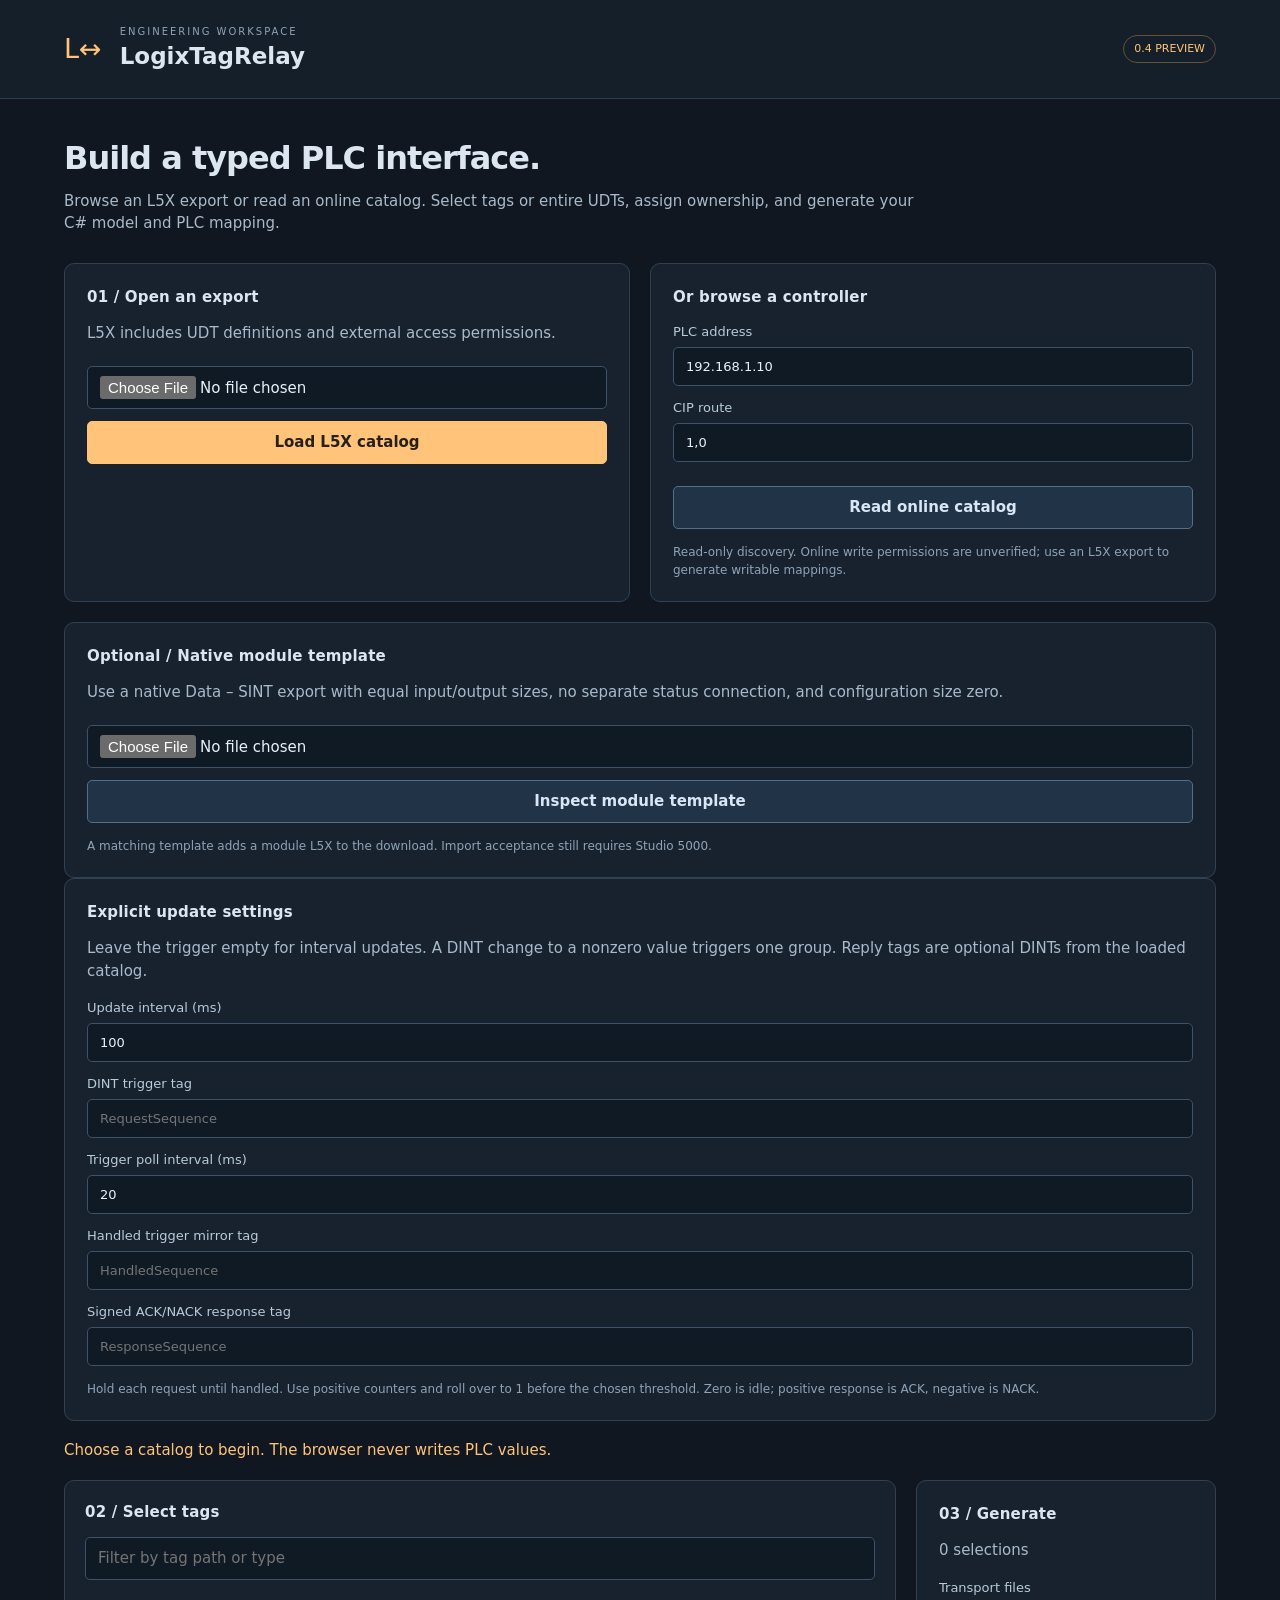
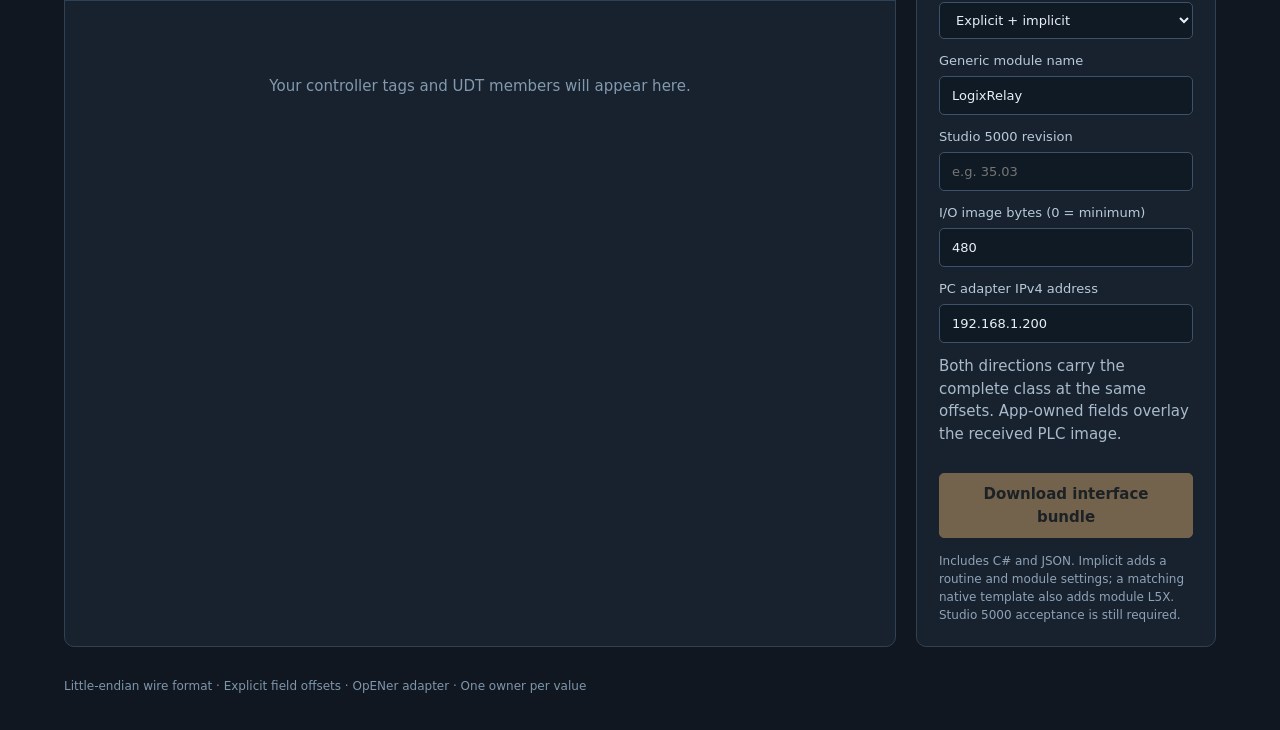
==== tools/LogixTagRelay.Browser/wwwroot/index.html @ faaf9eb4 "Package v0.4 emulator and prevent cyclic traffic from starving scripts" ====
<!doctype html>
<html lang="en"><head><meta charset="utf-8"><meta name="viewport" content="width=device-width, initial-scale=1"><title>LogixTagRelay · Tag browser</title><link rel="stylesheet" href="style.css"></head>
<body><header><span class="mark">L↔</span><div><p class="eyebrow">ENGINEERING WORKSPACE</p><h1>LogixTagRelay</h1></div><span class="badge">0.4 PREVIEW</span></header>
<main><section class="intro"><h2>Build a typed PLC interface.</h2><p>Browse an L5X export or read an online catalog. Select tags or entire UDTs, assign ownership, and generate your C# model and PLC mapping.</p></section>
<section class="sources"><div class="card"><h3>01 / Open an export</h3><p>L5X includes UDT definitions and external access permissions.</p><input id="file" type="file" accept=".l5x,.L5X"><button id="load">Load L5X catalog</button></div><div class="card"><h3>Or browse a controller</h3><label>PLC address <input id="gateway" value="192.168.1.10"></label><label>CIP route <input id="route" value="1,0"></label><button id="online" class="secondary">Read online catalog</button><small>Read-only discovery. Online write permissions are unverified; use an L5X export to generate writable mappings.</small></div></section>
<section class="card module-template"><h3>Optional / Native module template</h3><p>Use a native Data – SINT export with equal input/output sizes, no separate status connection, and configuration size zero.</p><input id="module-file" type="file" accept=".l5x,.L5X" aria-label="Module template file"><button id="load-module" class="secondary">Inspect module template</button><small id="module-status">A matching template adds a module L5X to the download. Import acceptance still requires Studio 5000.</small></section>
<section class="card"><h3>Explicit update settings</h3><p>Leave the trigger empty for interval updates. A DINT change to a nonzero value triggers one group. Reply tags are optional DINTs from the loaded catalog.</p>
<label>Update interval (ms) <input id="interval-ms" type="number" min="1" value="100"></label>
<label>DINT trigger tag <input id="trigger-tag" placeholder="RequestSequence"></label>
<label>Trigger poll interval (ms) <input id="trigger-poll-ms" type="number" min="1" value="20"></label>
<label>Handled trigger mirror tag <input id="handled-tag" placeholder="HandledSequence"></label>
<label>Signed ACK/NACK response tag <input id="response-tag" placeholder="ResponseSequence"></label>
<small>Hold each request until handled. Use positive counters and roll over to 1 before the chosen threshold. Zero is idle; positive response is ACK, negative is NACK.</small></section>
<div id="status" role="status">Choose a catalog to begin. The browser never writes PLC values.</div>
<section class="workspace"><div class="browser"><div class="toolbar"><h3>02 / Select tags</h3><input id="filter" placeholder="Filter by tag path or type" aria-label="Filter tags"></div><div id="catalog" class="catalog"><div class="empty">Your controller tags and UDT members will appear here.</div></div></div><aside class="card"><h3>03 / Generate</h3><p id="summary">0 selections</p><label>Transport files <select id="mode"><option value="implicit">Explicit + implicit</option><option value="explicit">Explicit only</option></select></label><label>Generic module name <input id="module" value="LogixRelay" maxlength="16"></label><label>Studio 5000 revision <input id="revision" placeholder="e.g. 35.03" maxlength="5"></label><label>I/O image bytes (0 = minimum) <input id="assembly-bytes" type="number" min="0" max="480" step="4" value="480"></label><label>PC adapter IPv4 address <input id="pc-address" value="192.168.1.200"></label><p>Both directions carry the complete class at the same offsets. App-owned fields overlay the received PLC image.</p><button id="generate" disabled>Download interface bundle</button><small>Includes C# and JSON. Implicit adds a routine and module settings; a matching native template also adds module L5X. Studio 5000 acceptance is still required.</small></aside></section>
<footer>Little-endian wire format · Explicit field offsets · OpENer adapter · One owner per value</footer></main><script src="app.js"></script></body></html>
---- tools/LogixTagRelay.Browser/wwwroot/style.css ----
:root{font:15px/1.5 system-ui,sans-serif;color:#dce6f0;background:#101720;color-scheme:dark}*{box-sizing:border-box}body{margin:0}header{display:flex;gap:18px;align-items:center;padding:24px 5%;border-bottom:1px solid #2d3d4c;background:#151f2a}h1,h2,h3,p{margin:0}h1{font-size:23px}h2{font-size:32px;letter-spacing:-1px;margin-bottom:8px}h3{font-size:15px;letter-spacing:.2px;margin-bottom:14px}.eyebrow{font-size:10px;letter-spacing:2px;color:#8fa3b7}.mark{font-size:27px;color:#ffc479}.badge{margin-left:auto;font-size:11px;color:#ffc479;border:1px solid #655136;border-radius:20px;padding:5px 10px}main{max-width:1350px;margin:auto;padding:35px 5%}.intro{max-width:850px;margin-bottom:28px}.intro p,.card p{color:#a9bacb}.sources{display:grid;grid-template-columns:1fr 1fr;gap:20px}.card,.browser{background:#17222e;border:1px solid #304153;border-radius:10px;padding:22px}.module-template{margin-top:20px}.card p{margin-bottom:16px}label{display:block;font-size:13px;margin-bottom:12px;color:#b9cada}input,select,button{font:inherit;border:1px solid #3d5268;border-radius:5px;padding:9px 12px;background:#101a24;color:#e8f0f7}input:not([type=checkbox]),select{width:100%;margin-top:5px}button{cursor:pointer;background:#ffc479;color:#25201a;border-color:#ffc479;font-weight:650;margin-top:12px}.secondary{background:#203347;color:#d8e6f5;border-color:#53708b}button:disabled{opacity:.4;cursor:default}small{display:block;color:#8fa3b7;font-size:12px;margin-top:14px}#status{padding:18px 0;color:#ffc479;white-space:pre-wrap}.workspace{display:grid;grid-template-columns:minmax(0,1fr) 300px;gap:20px}.browser{padding:0;overflow:hidden}.toolbar{padding:20px;border-bottom:1px solid #304153}.toolbar input{margin-top:0}.catalog{padding:14px;max-height:620px;overflow:auto}.empty{padding:60px 20px;text-align:center;color:#8399ae}.node{padding:6px 0 6px 15px;border-left:1px solid #2e4256}.node-row{display:flex;align-items:center;gap:9px;min-height:36px;font-size:13px}.node-row label{margin:0;flex:1;overflow-wrap:anywhere}.node-row select{width:125px;font-size:11px;padding:5px;margin:0}.type{font:11px ui-monospace,monospace;color:#89a5bf}.unsupported{color:#b28c75;font-size:11px}.card button{width:100%}aside{align-self:start}footer{margin-top:30px;color:#7e96ac;font-size:12px}@media(max-width:800px){.sources,.workspace{grid-template-columns:1fr}h2{font-size:27px}header{padding:18px}.badge{display:none}.node-row{flex-wrap:wrap}}
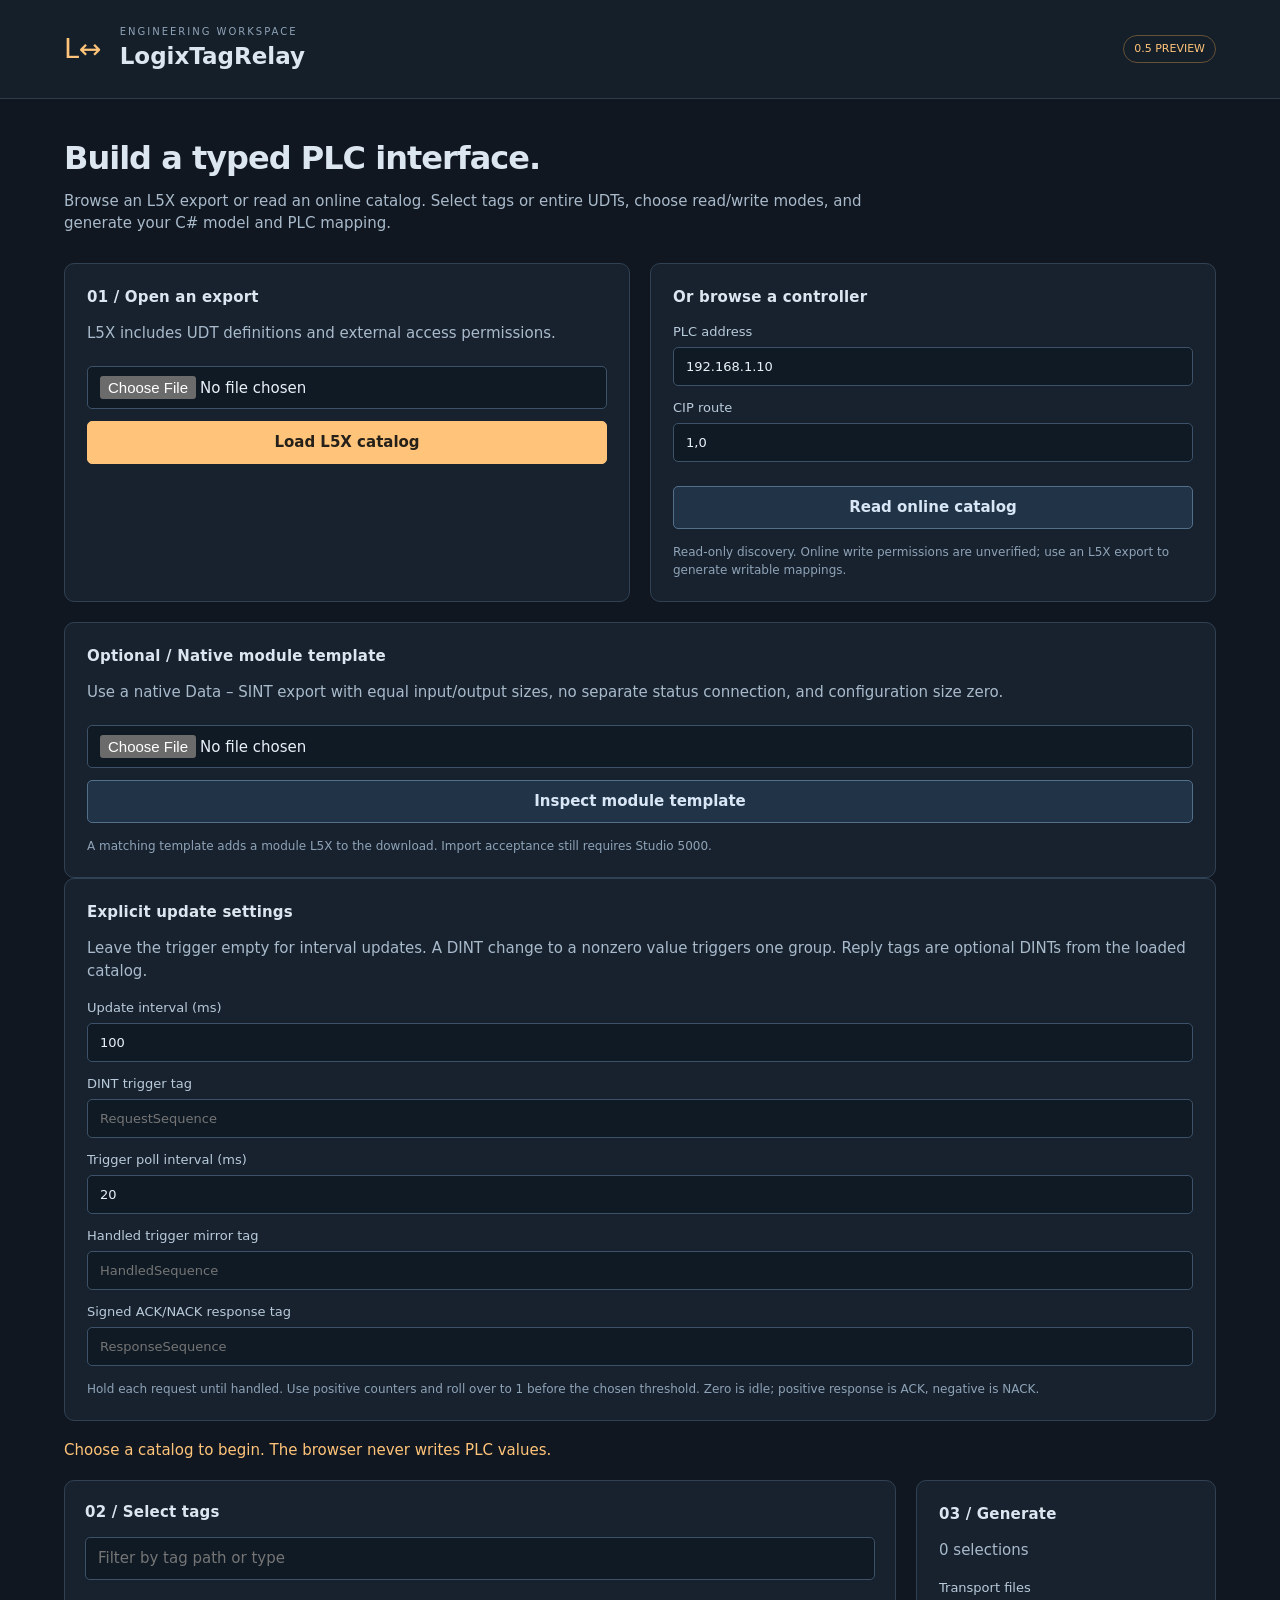
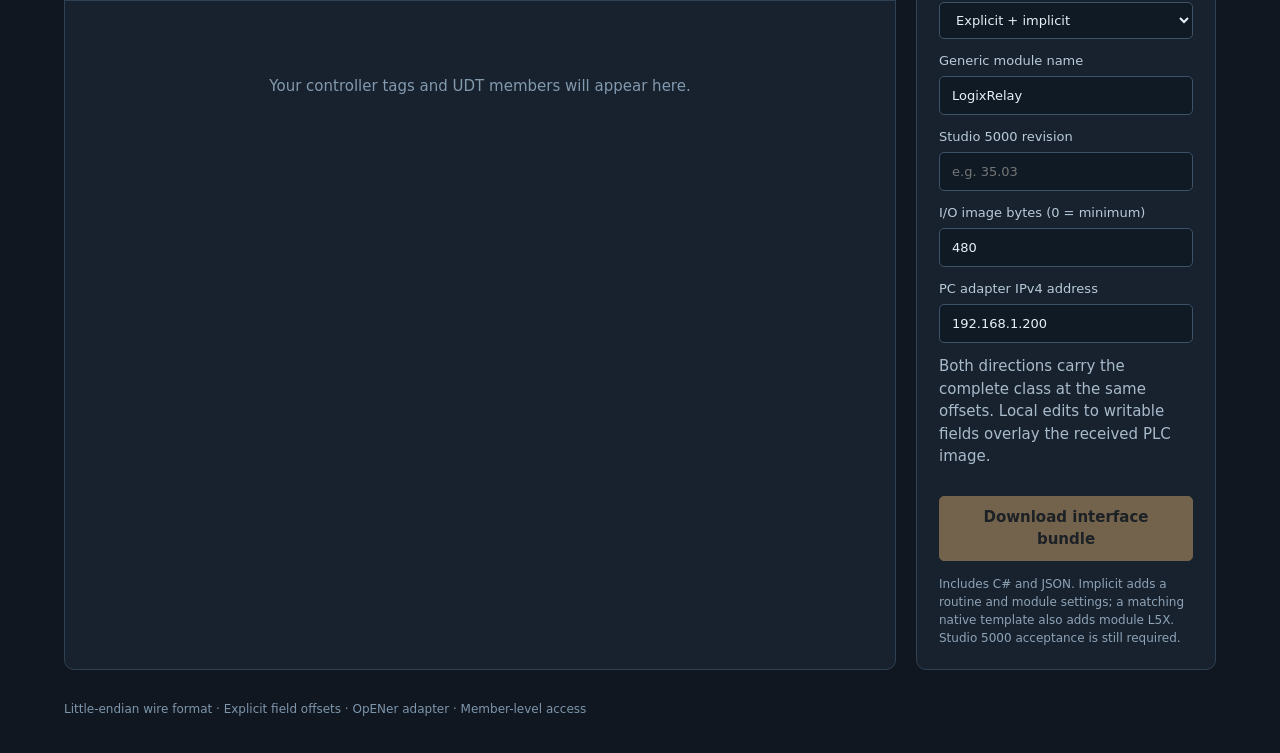
==== commit dfa6654c: "Support bidirectional contracts with UDT snapshot reads and dirty member writes" ====
--- a/tools/LogixTagRelay.Browser/wwwroot/index.html
+++ b/tools/LogixTagRelay.Browser/wwwroot/index.html
@@ -1,7 +1,7 @@
 <!doctype html>
 <html lang="en"><head><meta charset="utf-8"><meta name="viewport" content="width=device-width, initial-scale=1"><title>LogixTagRelay · Tag browser</title><link rel="stylesheet" href="style.css"></head>
-<body><header><span class="mark">L↔</span><div><p class="eyebrow">ENGINEERING WORKSPACE</p><h1>LogixTagRelay</h1></div><span class="badge">0.4 PREVIEW</span></header>
-<main><section class="intro"><h2>Build a typed PLC interface.</h2><p>Browse an L5X export or read an online catalog. Select tags or entire UDTs, assign ownership, and generate your C# model and PLC mapping.</p></section>
+<body><header><span class="mark">L↔</span><div><p class="eyebrow">ENGINEERING WORKSPACE</p><h1>LogixTagRelay</h1></div><span class="badge">0.5 PREVIEW</span></header>
+<main><section class="intro"><h2>Build a typed PLC interface.</h2><p>Browse an L5X export or read an online catalog. Select tags or entire UDTs, choose read/write modes, and generate your C# model and PLC mapping.</p></section>
 <section class="sources"><div class="card"><h3>01 / Open an export</h3><p>L5X includes UDT definitions and external access permissions.</p><input id="file" type="file" accept=".l5x,.L5X"><button id="load">Load L5X catalog</button></div><div class="card"><h3>Or browse a controller</h3><label>PLC address <input id="gateway" value="192.168.1.10"></label><label>CIP route <input id="route" value="1,0"></label><button id="online" class="secondary">Read online catalog</button><small>Read-only discovery. Online write permissions are unverified; use an L5X export to generate writable mappings.</small></div></section>
 <section class="card module-template"><h3>Optional / Native module template</h3><p>Use a native Data – SINT export with equal input/output sizes, no separate status connection, and configuration size zero.</p><input id="module-file" type="file" accept=".l5x,.L5X" aria-label="Module template file"><button id="load-module" class="secondary">Inspect module template</button><small id="module-status">A matching template adds a module L5X to the download. Import acceptance still requires Studio 5000.</small></section>
 <section class="card"><h3>Explicit update settings</h3><p>Leave the trigger empty for interval updates. A DINT change to a nonzero value triggers one group. Reply tags are optional DINTs from the loaded catalog.</p>
@@ -12,5 +12,5 @@
 <label>Signed ACK/NACK response tag <input id="response-tag" placeholder="ResponseSequence"></label>
 <small>Hold each request until handled. Use positive counters and roll over to 1 before the chosen threshold. Zero is idle; positive response is ACK, negative is NACK.</small></section>
 <div id="status" role="status">Choose a catalog to begin. The browser never writes PLC values.</div>
-<section class="workspace"><div class="browser"><div class="toolbar"><h3>02 / Select tags</h3><input id="filter" placeholder="Filter by tag path or type" aria-label="Filter tags"></div><div id="catalog" class="catalog"><div class="empty">Your controller tags and UDT members will appear here.</div></div></div><aside class="card"><h3>03 / Generate</h3><p id="summary">0 selections</p><label>Transport files <select id="mode"><option value="implicit">Explicit + implicit</option><option value="explicit">Explicit only</option></select></label><label>Generic module name <input id="module" value="LogixRelay" maxlength="16"></label><label>Studio 5000 revision <input id="revision" placeholder="e.g. 35.03" maxlength="5"></label><label>I/O image bytes (0 = minimum) <input id="assembly-bytes" type="number" min="0" max="480" step="4" value="480"></label><label>PC adapter IPv4 address <input id="pc-address" value="192.168.1.200"></label><p>Both directions carry the complete class at the same offsets. App-owned fields overlay the received PLC image.</p><button id="generate" disabled>Download interface bundle</button><small>Includes C# and JSON. Implicit adds a routine and module settings; a matching native template also adds module L5X. Studio 5000 acceptance is still required.</small></aside></section>
-<footer>Little-endian wire format · Explicit field offsets · OpENer adapter · One owner per value</footer></main><script src="app.js"></script></body></html>
+<section class="workspace"><div class="browser"><div class="toolbar"><h3>02 / Select tags</h3><input id="filter" placeholder="Filter by tag path or type" aria-label="Filter tags"></div><div id="catalog" class="catalog"><div class="empty">Your controller tags and UDT members will appear here.</div></div></div><aside class="card"><h3>03 / Generate</h3><p id="summary">0 selections</p><label>Transport files <select id="mode"><option value="implicit">Explicit + implicit</option><option value="explicit">Explicit only</option></select></label><label>Generic module name <input id="module" value="LogixRelay" maxlength="16"></label><label>Studio 5000 revision <input id="revision" placeholder="e.g. 35.03" maxlength="5"></label><label>I/O image bytes (0 = minimum) <input id="assembly-bytes" type="number" min="0" max="480" step="4" value="480"></label><label>PC adapter IPv4 address <input id="pc-address" value="192.168.1.200"></label><p>Both directions carry the complete class at the same offsets. Local edits to writable fields overlay the received PLC image.</p><button id="generate" disabled>Download interface bundle</button><small>Includes C# and JSON. Implicit adds a routine and module settings; a matching native template also adds module L5X. Studio 5000 acceptance is still required.</small></aside></section>
+<footer>Little-endian wire format · Explicit field offsets · OpENer adapter · Member-level access</footer></main><script src="app.js"></script></body></html>
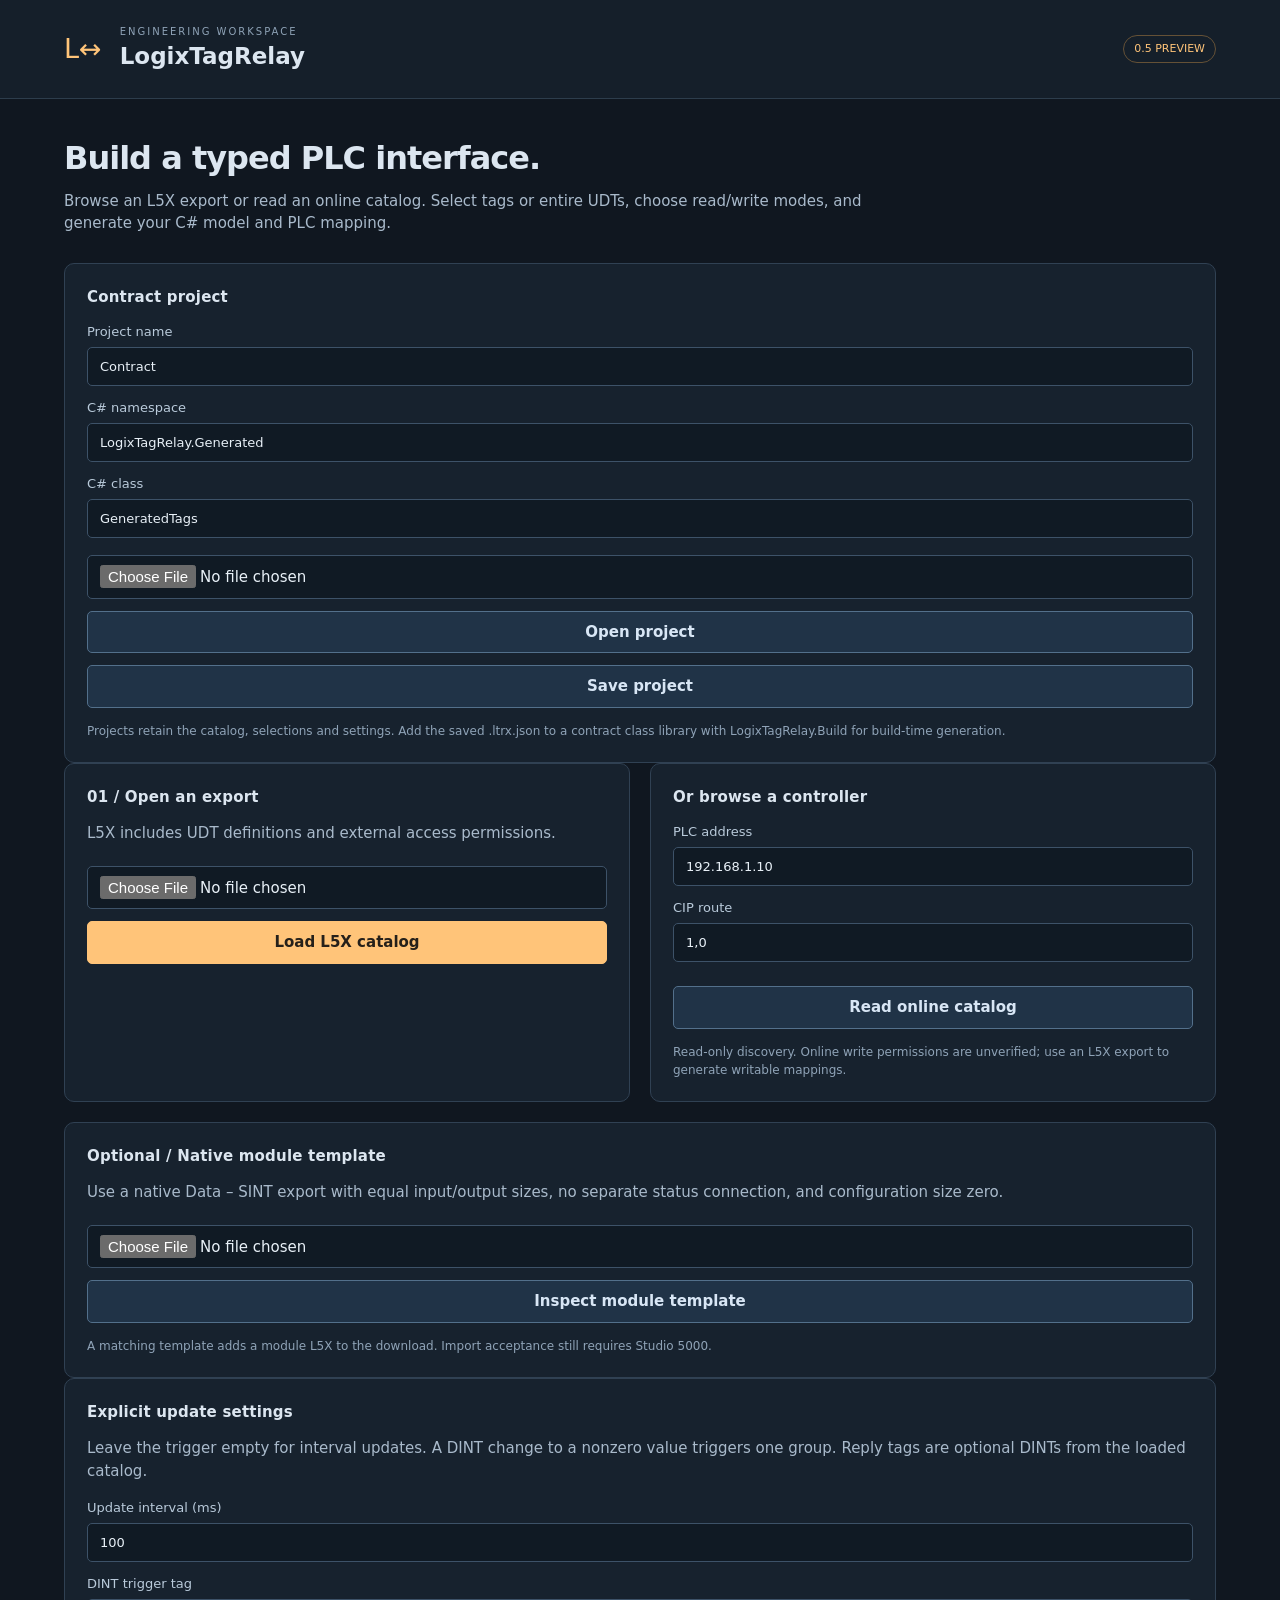
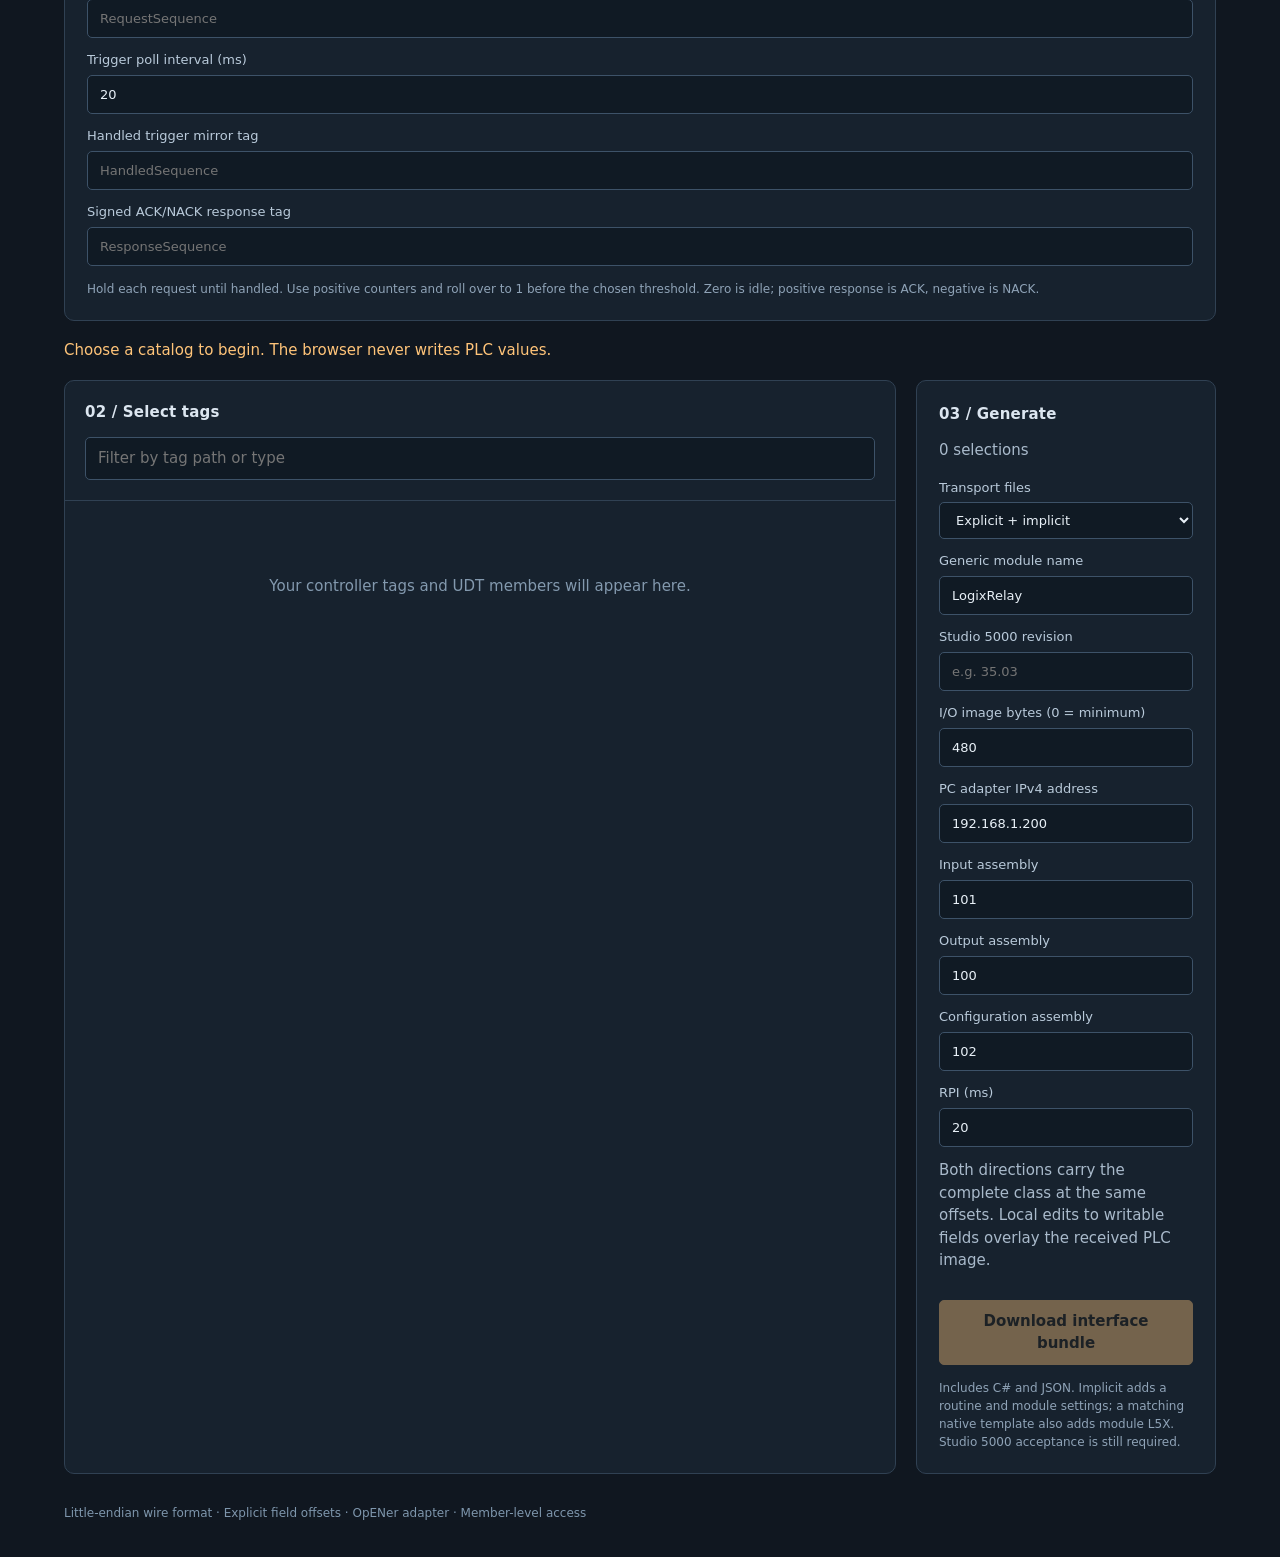
==== commit f861f202: "Add portable contract projects and packaged MSBuild code generation" ====
--- a/tools/LogixTagRelay.Browser/wwwroot/index.html
+++ b/tools/LogixTagRelay.Browser/wwwroot/index.html
@@ -2,6 +2,7 @@
 <html lang="en"><head><meta charset="utf-8"><meta name="viewport" content="width=device-width, initial-scale=1"><title>LogixTagRelay · Tag browser</title><link rel="stylesheet" href="style.css"></head>
 <body><header><span class="mark">L↔</span><div><p class="eyebrow">ENGINEERING WORKSPACE</p><h1>LogixTagRelay</h1></div><span class="badge">0.5 PREVIEW</span></header>
 <main><section class="intro"><h2>Build a typed PLC interface.</h2><p>Browse an L5X export or read an online catalog. Select tags or entire UDTs, choose read/write modes, and generate your C# model and PLC mapping.</p></section>
+<section class="card"><h3>Contract project</h3><label>Project name <input id="project-name" value="Contract"></label><label>C# namespace <input id="project-namespace" value="LogixTagRelay.Generated"></label><label>C# class <input id="project-class" value="GeneratedTags"></label><input id="project-file" type="file" accept=".json"><button id="project-open" class="secondary">Open project</button><button id="project-save" class="secondary">Save project</button><small>Projects retain the catalog, selections and settings. Add the saved .ltrx.json to a contract class library with LogixTagRelay.Build for build-time generation.</small></section>
 <section class="sources"><div class="card"><h3>01 / Open an export</h3><p>L5X includes UDT definitions and external access permissions.</p><input id="file" type="file" accept=".l5x,.L5X"><button id="load">Load L5X catalog</button></div><div class="card"><h3>Or browse a controller</h3><label>PLC address <input id="gateway" value="192.168.1.10"></label><label>CIP route <input id="route" value="1,0"></label><button id="online" class="secondary">Read online catalog</button><small>Read-only discovery. Online write permissions are unverified; use an L5X export to generate writable mappings.</small></div></section>
 <section class="card module-template"><h3>Optional / Native module template</h3><p>Use a native Data – SINT export with equal input/output sizes, no separate status connection, and configuration size zero.</p><input id="module-file" type="file" accept=".l5x,.L5X" aria-label="Module template file"><button id="load-module" class="secondary">Inspect module template</button><small id="module-status">A matching template adds a module L5X to the download. Import acceptance still requires Studio 5000.</small></section>
 <section class="card"><h3>Explicit update settings</h3><p>Leave the trigger empty for interval updates. A DINT change to a nonzero value triggers one group. Reply tags are optional DINTs from the loaded catalog.</p>
@@ -12,5 +13,5 @@
 <label>Signed ACK/NACK response tag <input id="response-tag" placeholder="ResponseSequence"></label>
 <small>Hold each request until handled. Use positive counters and roll over to 1 before the chosen threshold. Zero is idle; positive response is ACK, negative is NACK.</small></section>
 <div id="status" role="status">Choose a catalog to begin. The browser never writes PLC values.</div>
-<section class="workspace"><div class="browser"><div class="toolbar"><h3>02 / Select tags</h3><input id="filter" placeholder="Filter by tag path or type" aria-label="Filter tags"></div><div id="catalog" class="catalog"><div class="empty">Your controller tags and UDT members will appear here.</div></div></div><aside class="card"><h3>03 / Generate</h3><p id="summary">0 selections</p><label>Transport files <select id="mode"><option value="implicit">Explicit + implicit</option><option value="explicit">Explicit only</option></select></label><label>Generic module name <input id="module" value="LogixRelay" maxlength="16"></label><label>Studio 5000 revision <input id="revision" placeholder="e.g. 35.03" maxlength="5"></label><label>I/O image bytes (0 = minimum) <input id="assembly-bytes" type="number" min="0" max="480" step="4" value="480"></label><label>PC adapter IPv4 address <input id="pc-address" value="192.168.1.200"></label><p>Both directions carry the complete class at the same offsets. Local edits to writable fields overlay the received PLC image.</p><button id="generate" disabled>Download interface bundle</button><small>Includes C# and JSON. Implicit adds a routine and module settings; a matching native template also adds module L5X. Studio 5000 acceptance is still required.</small></aside></section>
+<section class="workspace"><div class="browser"><div class="toolbar"><h3>02 / Select tags</h3><input id="filter" placeholder="Filter by tag path or type" aria-label="Filter tags"></div><div id="catalog" class="catalog"><div class="empty">Your controller tags and UDT members will appear here.</div></div></div><aside class="card"><h3>03 / Generate</h3><p id="summary">0 selections</p><label>Transport files <select id="mode"><option value="implicit">Explicit + implicit</option><option value="explicit">Explicit only</option></select></label><label>Generic module name <input id="module" value="LogixRelay" maxlength="16"></label><label>Studio 5000 revision <input id="revision" placeholder="e.g. 35.03" maxlength="5"></label><label>I/O image bytes (0 = minimum) <input id="assembly-bytes" type="number" min="0" max="480" step="4" value="480"></label><label>PC adapter IPv4 address <input id="pc-address" value="192.168.1.200"></label><label>Input assembly <input id="input-assembly" type="number" value="101" min="1" max="65535"></label><label>Output assembly <input id="output-assembly" type="number" value="100" min="1" max="65535"></label><label>Configuration assembly <input id="config-assembly" type="number" value="102" min="1" max="65535"></label><label>RPI (ms) <input id="rpi-ms" type="number" value="20" min="1"></label><p>Both directions carry the complete class at the same offsets. Local edits to writable fields overlay the received PLC image.</p><button id="generate" disabled>Download interface bundle</button><small>Includes C# and JSON. Implicit adds a routine and module settings; a matching native template also adds module L5X. Studio 5000 acceptance is still required.</small></aside></section>
 <footer>Little-endian wire format · Explicit field offsets · OpENer adapter · Member-level access</footer></main><script src="app.js"></script></body></html>
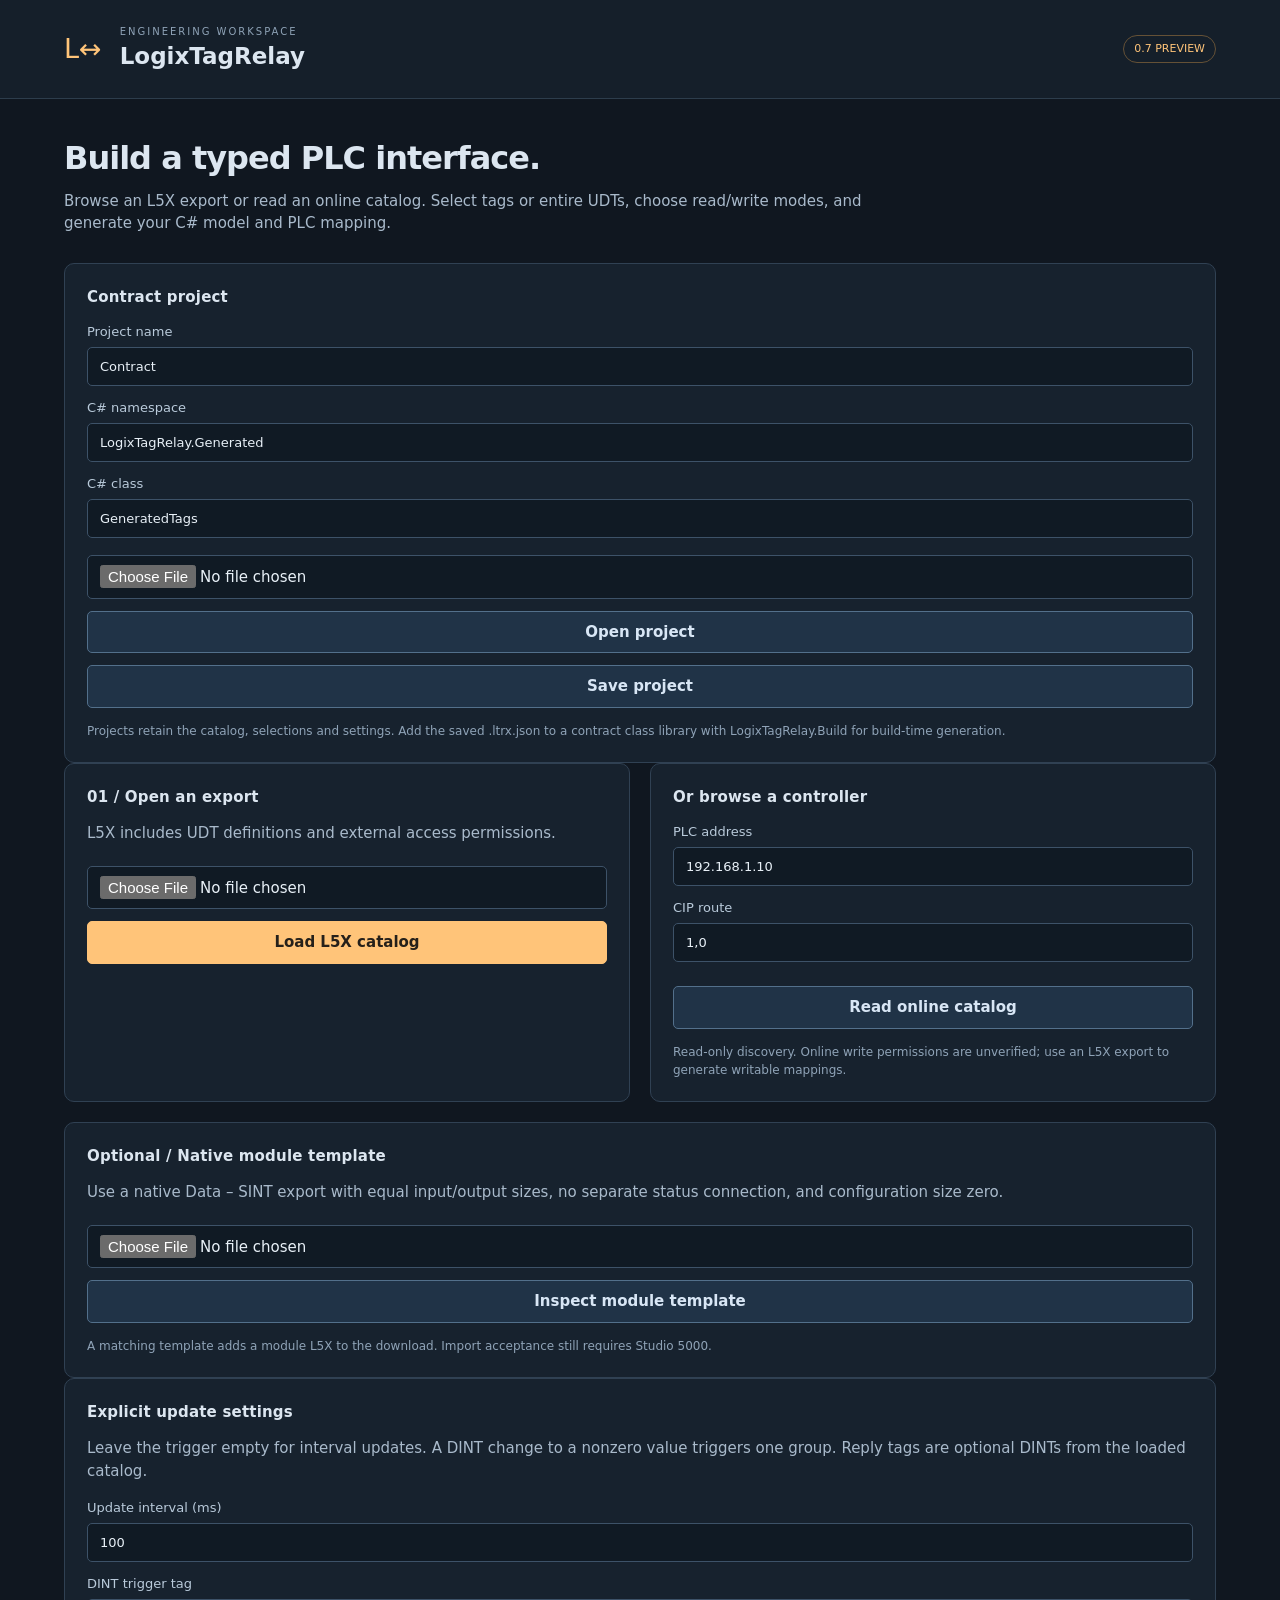
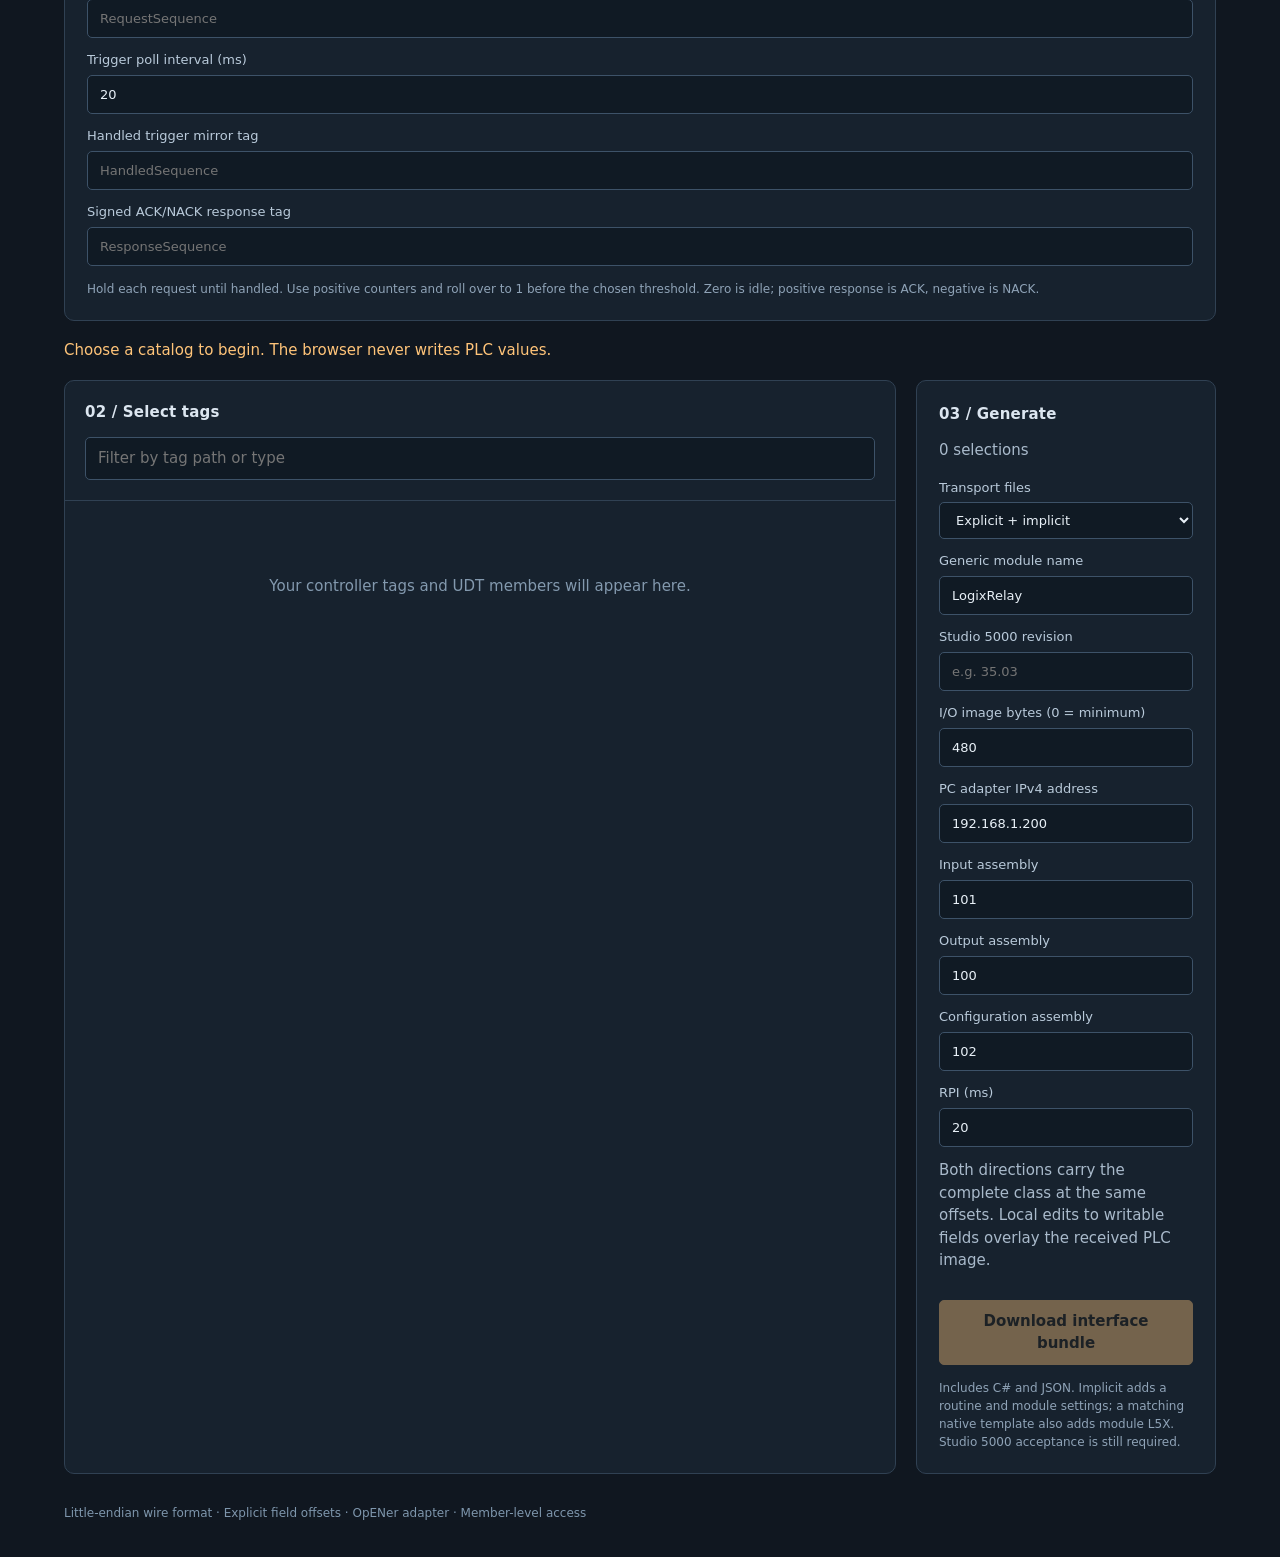
==== commit 397a73dd: "Host explicit groups with one recoverable implicit session and shared diagnostics" ====
--- a/tools/LogixTagRelay.Browser/wwwroot/index.html
+++ b/tools/LogixTagRelay.Browser/wwwroot/index.html
@@ -1,6 +1,6 @@
 <!doctype html>
 <html lang="en"><head><meta charset="utf-8"><meta name="viewport" content="width=device-width, initial-scale=1"><title>LogixTagRelay · Tag browser</title><link rel="stylesheet" href="style.css"></head>
-<body><header><span class="mark">L↔</span><div><p class="eyebrow">ENGINEERING WORKSPACE</p><h1>LogixTagRelay</h1></div><span class="badge">0.5 PREVIEW</span></header>
+<body><header><span class="mark">L↔</span><div><p class="eyebrow">ENGINEERING WORKSPACE</p><h1>LogixTagRelay</h1></div><span class="badge">0.7 PREVIEW</span></header>
 <main><section class="intro"><h2>Build a typed PLC interface.</h2><p>Browse an L5X export or read an online catalog. Select tags or entire UDTs, choose read/write modes, and generate your C# model and PLC mapping.</p></section>
 <section class="card"><h3>Contract project</h3><label>Project name <input id="project-name" value="Contract"></label><label>C# namespace <input id="project-namespace" value="LogixTagRelay.Generated"></label><label>C# class <input id="project-class" value="GeneratedTags"></label><input id="project-file" type="file" accept=".json"><button id="project-open" class="secondary">Open project</button><button id="project-save" class="secondary">Save project</button><small>Projects retain the catalog, selections and settings. Add the saved .ltrx.json to a contract class library with LogixTagRelay.Build for build-time generation.</small></section>
 <section class="sources"><div class="card"><h3>01 / Open an export</h3><p>L5X includes UDT definitions and external access permissions.</p><input id="file" type="file" accept=".l5x,.L5X"><button id="load">Load L5X catalog</button></div><div class="card"><h3>Or browse a controller</h3><label>PLC address <input id="gateway" value="192.168.1.10"></label><label>CIP route <input id="route" value="1,0"></label><button id="online" class="secondary">Read online catalog</button><small>Read-only discovery. Online write permissions are unverified; use an L5X export to generate writable mappings.</small></div></section>
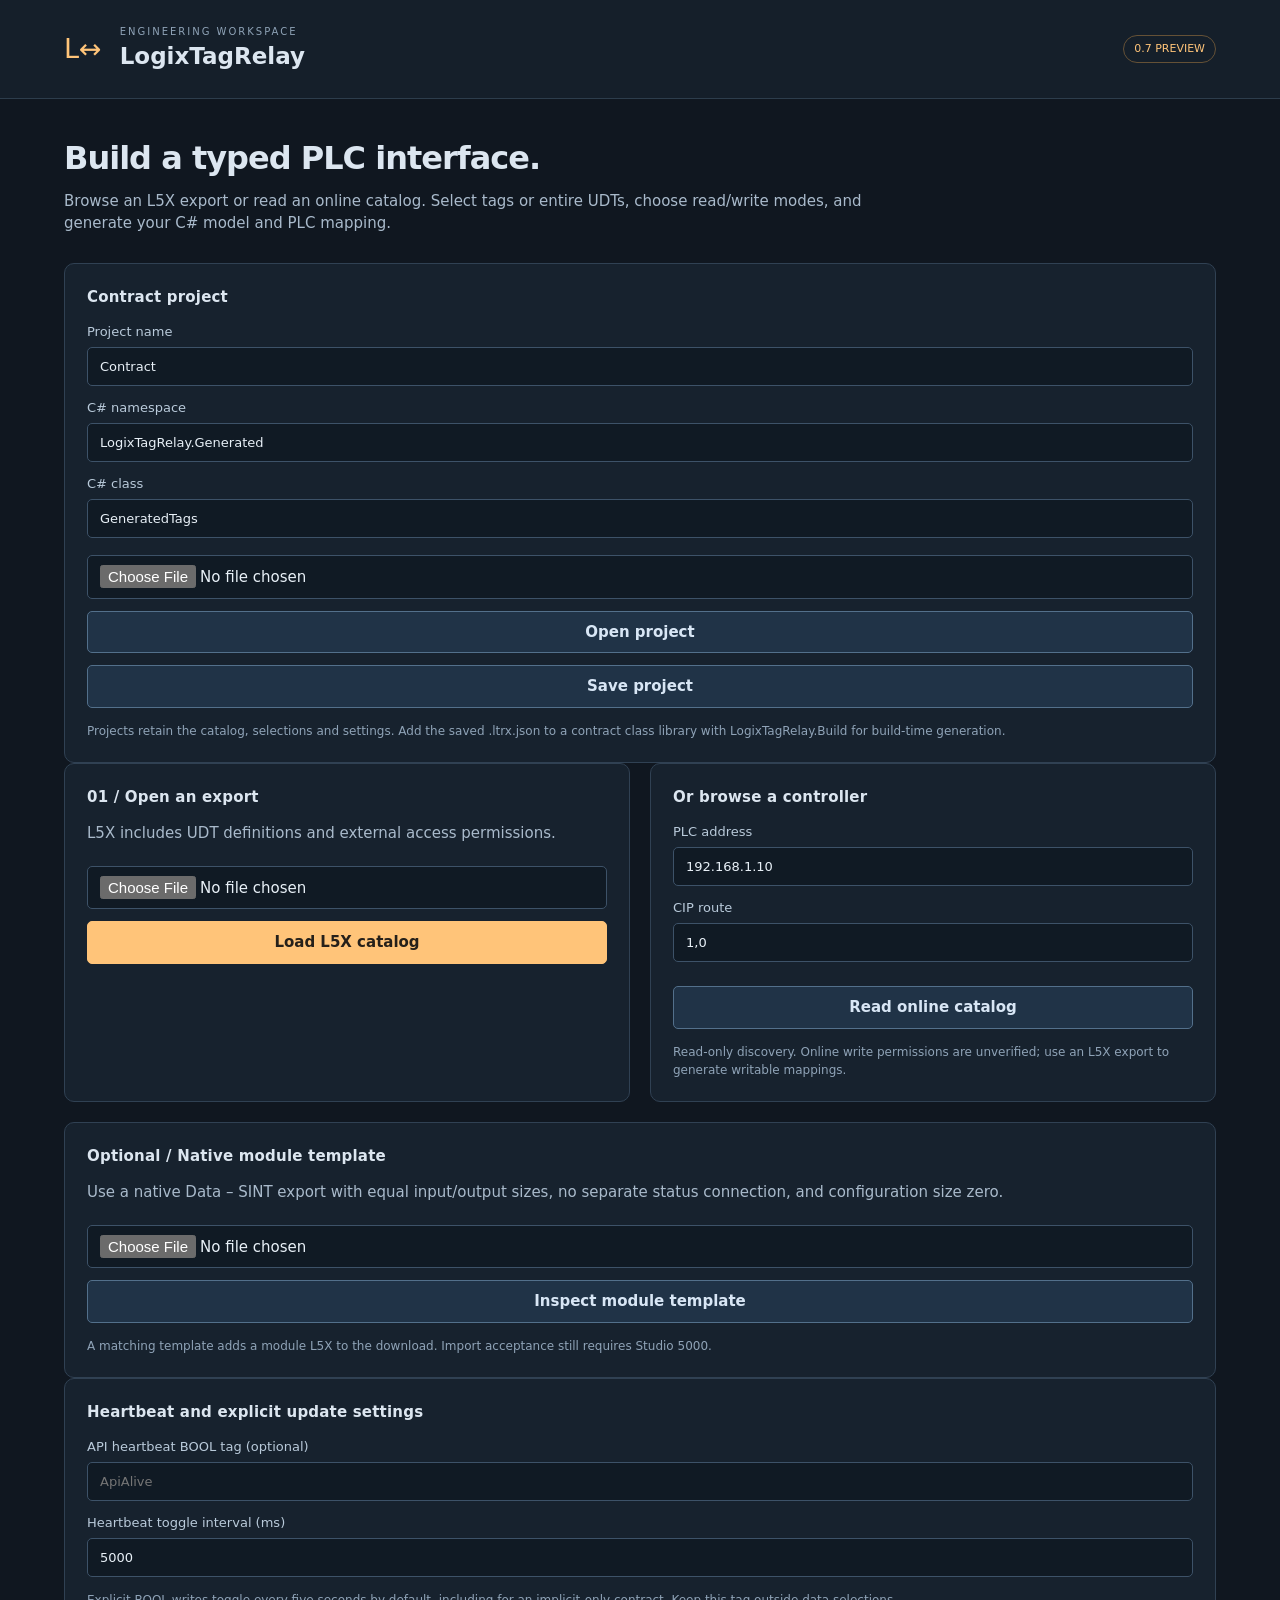
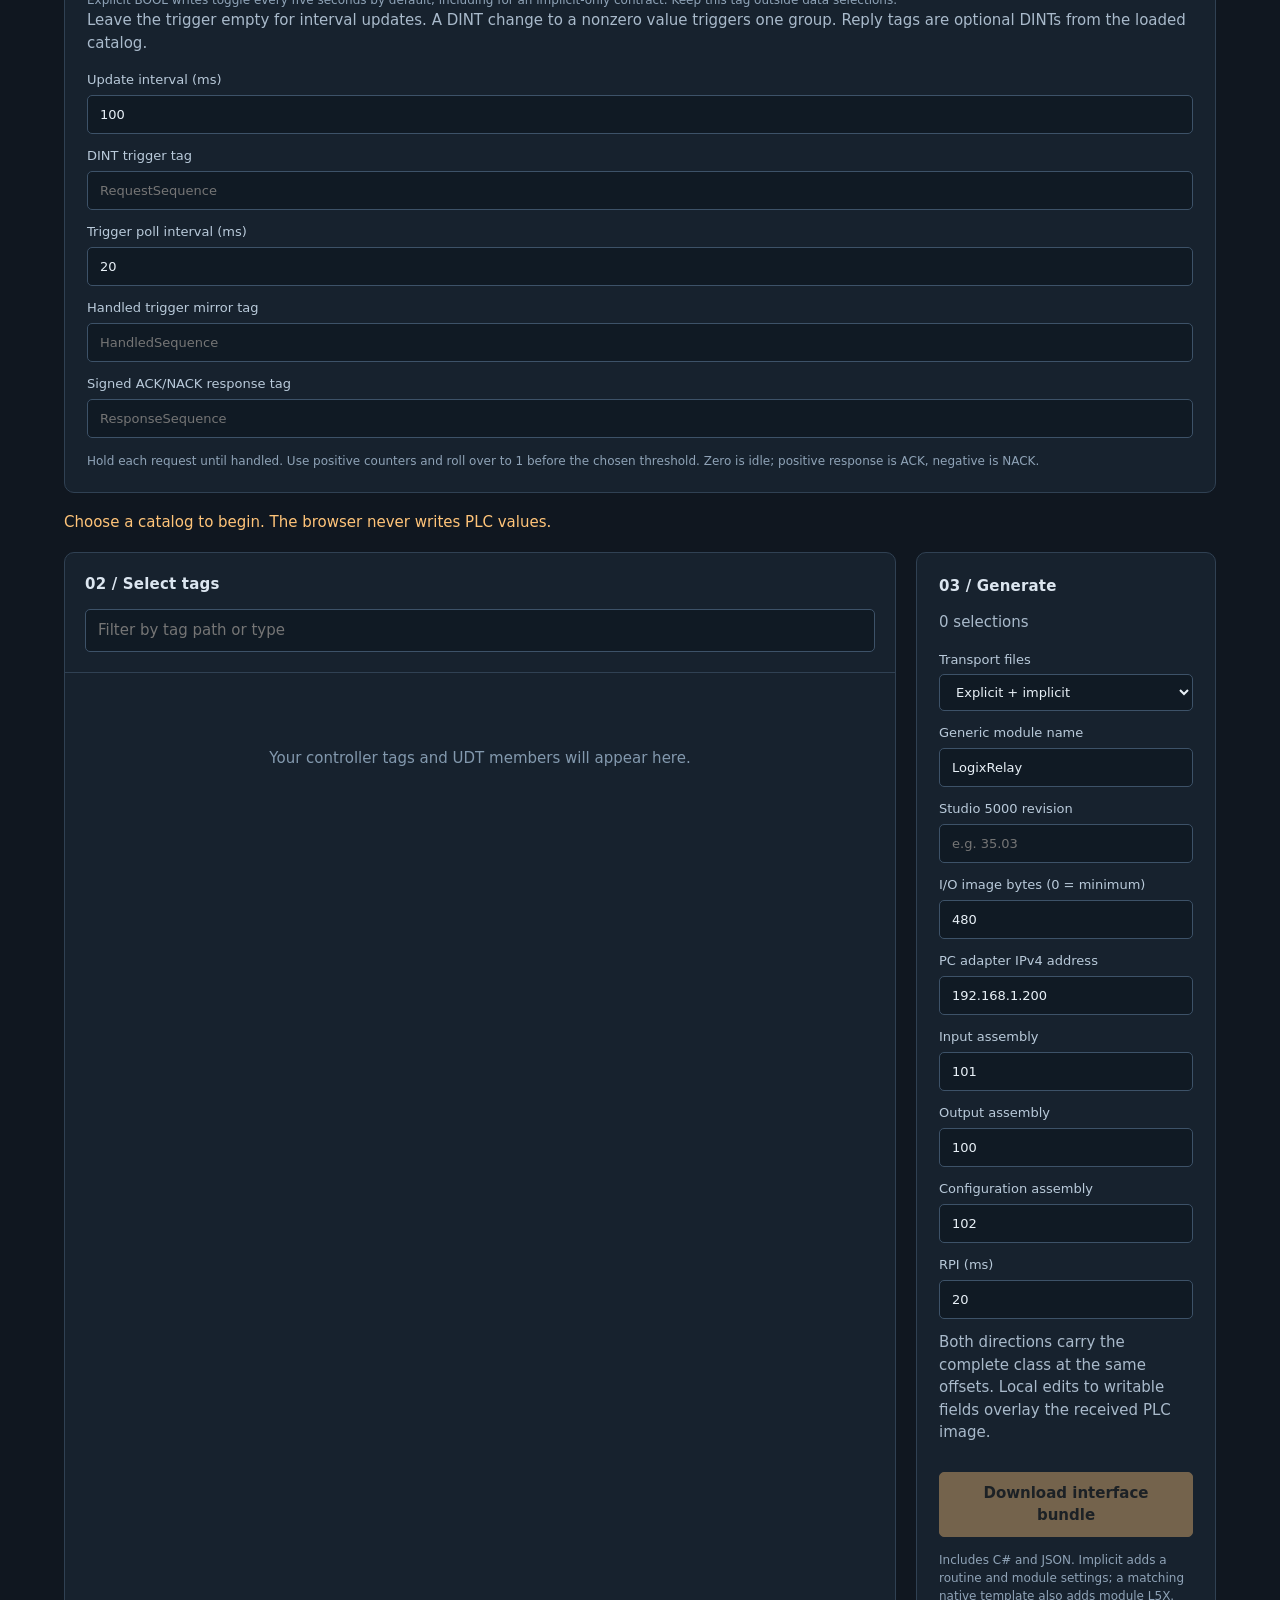
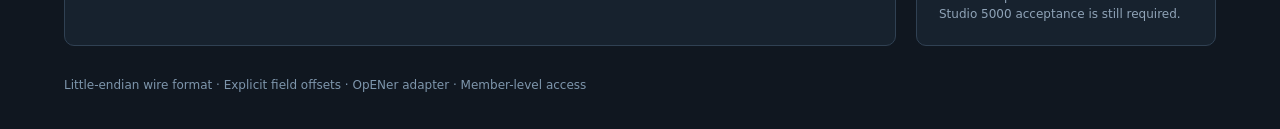
==== commit 396dcbee: "Add explicit heartbeat, typed PLC faults and reconnect interval diagnostics" ====
--- a/tools/LogixTagRelay.Browser/wwwroot/index.html
+++ b/tools/LogixTagRelay.Browser/wwwroot/index.html
@@ -5,7 +5,7 @@
 <section class="card"><h3>Contract project</h3><label>Project name <input id="project-name" value="Contract"></label><label>C# namespace <input id="project-namespace" value="LogixTagRelay.Generated"></label><label>C# class <input id="project-class" value="GeneratedTags"></label><input id="project-file" type="file" accept=".json"><button id="project-open" class="secondary">Open project</button><button id="project-save" class="secondary">Save project</button><small>Projects retain the catalog, selections and settings. Add the saved .ltrx.json to a contract class library with LogixTagRelay.Build for build-time generation.</small></section>
 <section class="sources"><div class="card"><h3>01 / Open an export</h3><p>L5X includes UDT definitions and external access permissions.</p><input id="file" type="file" accept=".l5x,.L5X"><button id="load">Load L5X catalog</button></div><div class="card"><h3>Or browse a controller</h3><label>PLC address <input id="gateway" value="192.168.1.10"></label><label>CIP route <input id="route" value="1,0"></label><button id="online" class="secondary">Read online catalog</button><small>Read-only discovery. Online write permissions are unverified; use an L5X export to generate writable mappings.</small></div></section>
 <section class="card module-template"><h3>Optional / Native module template</h3><p>Use a native Data – SINT export with equal input/output sizes, no separate status connection, and configuration size zero.</p><input id="module-file" type="file" accept=".l5x,.L5X" aria-label="Module template file"><button id="load-module" class="secondary">Inspect module template</button><small id="module-status">A matching template adds a module L5X to the download. Import acceptance still requires Studio 5000.</small></section>
-<section class="card"><h3>Explicit update settings</h3><p>Leave the trigger empty for interval updates. A DINT change to a nonzero value triggers one group. Reply tags are optional DINTs from the loaded catalog.</p>
+<section class="card"><h3>Heartbeat and explicit update settings</h3><label>API heartbeat BOOL tag (optional) <input id="heartbeat-tag" placeholder="ApiAlive"></label><label>Heartbeat toggle interval (ms) <input id="heartbeat-interval-ms" type="number" min="1" value="5000"></label><small>Explicit BOOL writes toggle every five seconds by default, including for an implicit-only contract. Keep this tag outside data selections.</small><p>Leave the trigger empty for interval updates. A DINT change to a nonzero value triggers one group. Reply tags are optional DINTs from the loaded catalog.</p>
 <label>Update interval (ms) <input id="interval-ms" type="number" min="1" value="100"></label>
 <label>DINT trigger tag <input id="trigger-tag" placeholder="RequestSequence"></label>
 <label>Trigger poll interval (ms) <input id="trigger-poll-ms" type="number" min="1" value="20"></label>
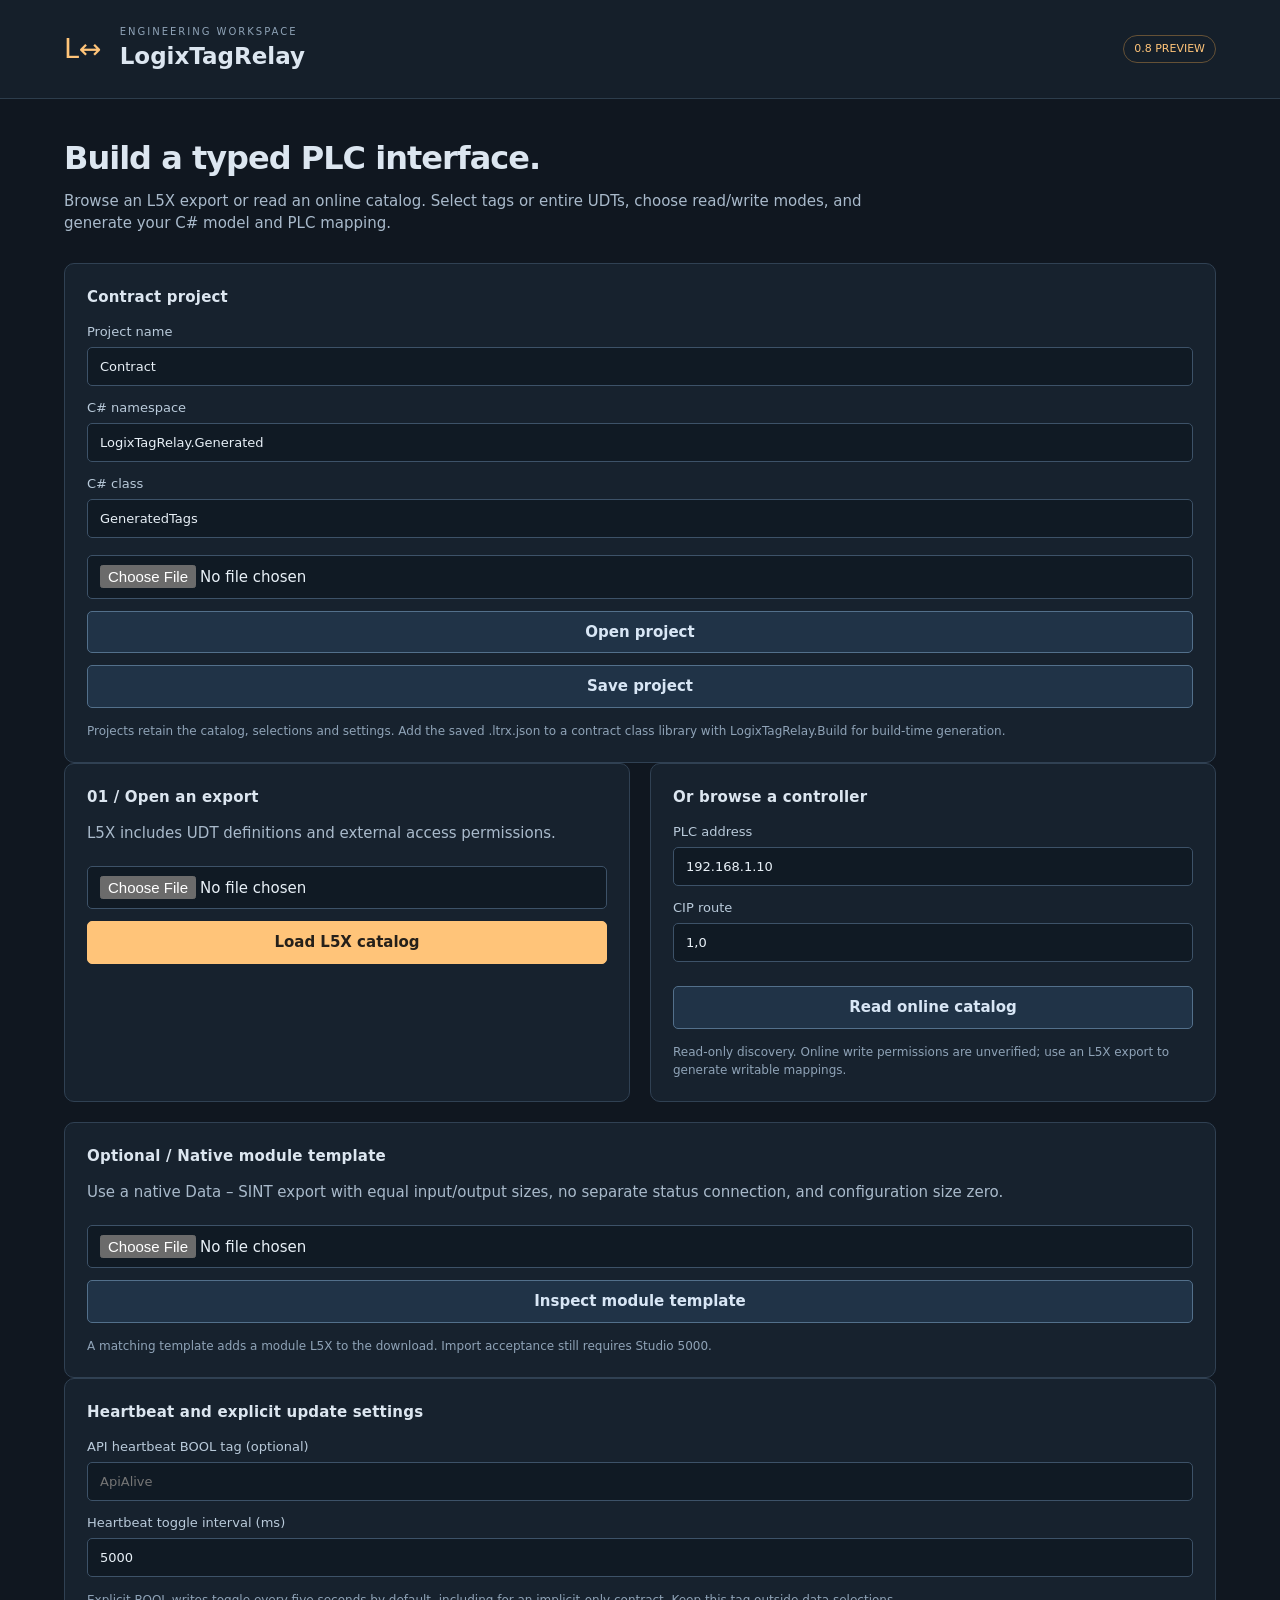
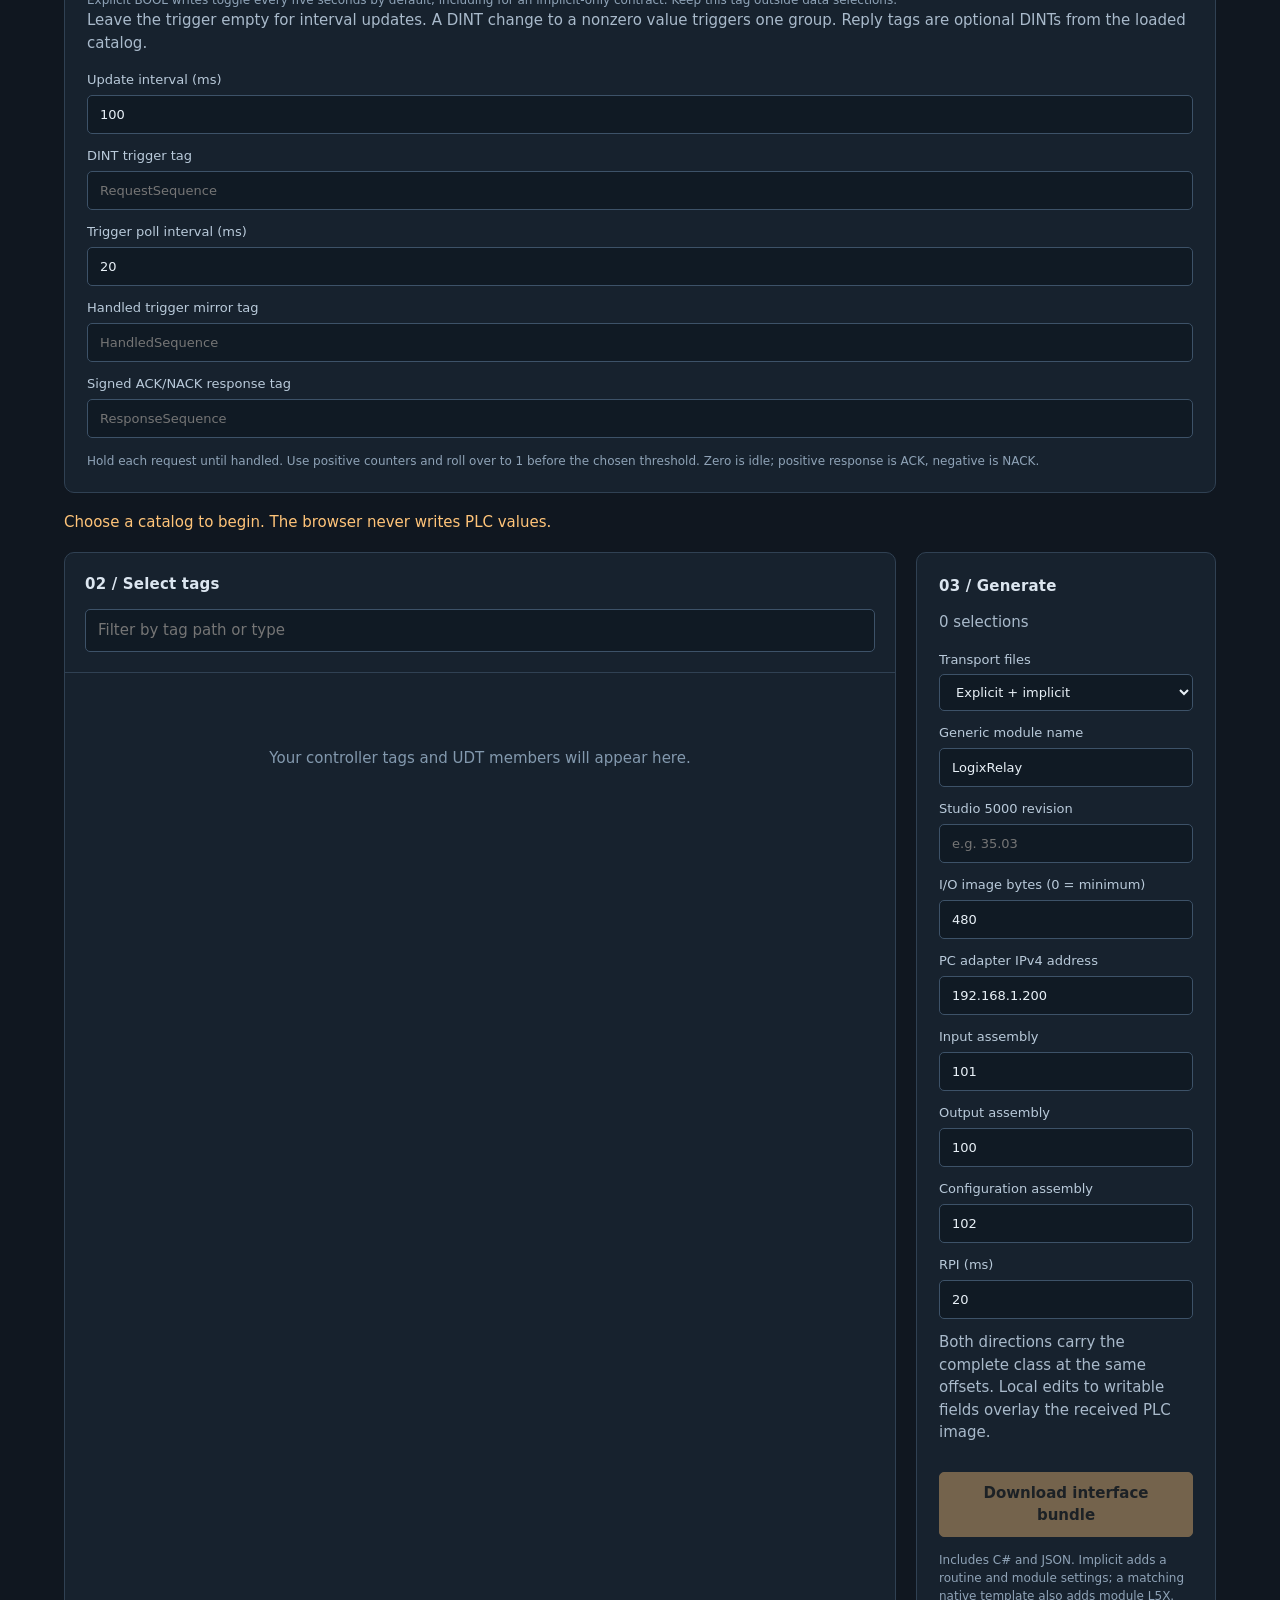
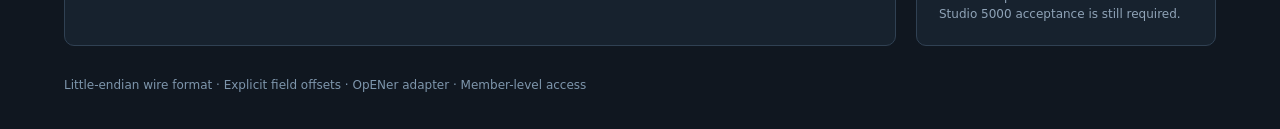
==== commit 10e13c81: "Verify heartbeat package consumers and refresh generated preview contracts" ====
--- a/tools/LogixTagRelay.Browser/wwwroot/index.html
+++ b/tools/LogixTagRelay.Browser/wwwroot/index.html
@@ -1,6 +1,6 @@
 <!doctype html>
 <html lang="en"><head><meta charset="utf-8"><meta name="viewport" content="width=device-width, initial-scale=1"><title>LogixTagRelay · Tag browser</title><link rel="stylesheet" href="style.css"></head>
-<body><header><span class="mark">L↔</span><div><p class="eyebrow">ENGINEERING WORKSPACE</p><h1>LogixTagRelay</h1></div><span class="badge">0.7 PREVIEW</span></header>
+<body><header><span class="mark">L↔</span><div><p class="eyebrow">ENGINEERING WORKSPACE</p><h1>LogixTagRelay</h1></div><span class="badge">0.8 PREVIEW</span></header>
 <main><section class="intro"><h2>Build a typed PLC interface.</h2><p>Browse an L5X export or read an online catalog. Select tags or entire UDTs, choose read/write modes, and generate your C# model and PLC mapping.</p></section>
 <section class="card"><h3>Contract project</h3><label>Project name <input id="project-name" value="Contract"></label><label>C# namespace <input id="project-namespace" value="LogixTagRelay.Generated"></label><label>C# class <input id="project-class" value="GeneratedTags"></label><input id="project-file" type="file" accept=".json"><button id="project-open" class="secondary">Open project</button><button id="project-save" class="secondary">Save project</button><small>Projects retain the catalog, selections and settings. Add the saved .ltrx.json to a contract class library with LogixTagRelay.Build for build-time generation.</small></section>
 <section class="sources"><div class="card"><h3>01 / Open an export</h3><p>L5X includes UDT definitions and external access permissions.</p><input id="file" type="file" accept=".l5x,.L5X"><button id="load">Load L5X catalog</button></div><div class="card"><h3>Or browse a controller</h3><label>PLC address <input id="gateway" value="192.168.1.10"></label><label>CIP route <input id="route" value="1,0"></label><button id="online" class="secondary">Read online catalog</button><small>Read-only discovery. Online write permissions are unverified; use an L5X export to generate writable mappings.</small></div></section>
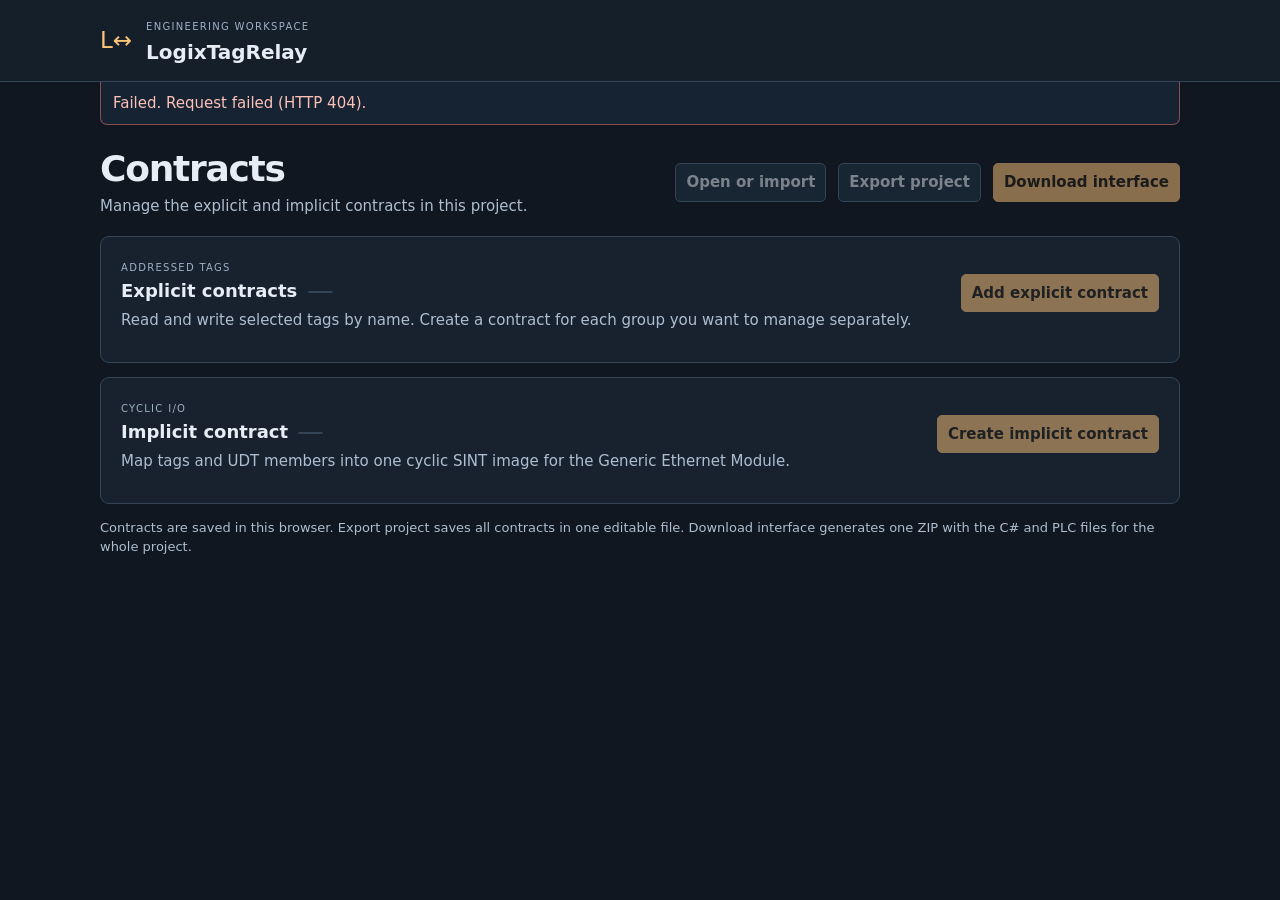
==== commit f2e62242: "Organize contract editing and package the full browser project" ====
--- a/tools/LogixTagRelay.Browser/wwwroot/index.html
+++ b/tools/LogixTagRelay.Browser/wwwroot/index.html
@@ -1,17 +1,180 @@
 <!doctype html>
-<html lang="en"><head><meta charset="utf-8"><meta name="viewport" content="width=device-width, initial-scale=1"><title>LogixTagRelay · Tag browser</title><link rel="stylesheet" href="style.css"></head>
-<body><header><span class="mark">L↔</span><div><p class="eyebrow">ENGINEERING WORKSPACE</p><h1>LogixTagRelay</h1></div><span class="badge">0.8 PREVIEW</span></header>
-<main><section class="intro"><h2>Build a typed PLC interface.</h2><p>Browse an L5X export or read an online catalog. Select tags or entire UDTs, choose read/write modes, and generate your C# model and PLC mapping.</p></section>
-<section class="card"><h3>Contract project</h3><label>Project name <input id="project-name" value="Contract"></label><label>C# namespace <input id="project-namespace" value="LogixTagRelay.Generated"></label><label>C# class <input id="project-class" value="GeneratedTags"></label><input id="project-file" type="file" accept=".json"><button id="project-open" class="secondary">Open project</button><button id="project-save" class="secondary">Save project</button><small>Projects retain the catalog, selections and settings. Add the saved .ltrx.json to a contract class library with LogixTagRelay.Build for build-time generation.</small></section>
-<section class="sources"><div class="card"><h3>01 / Open an export</h3><p>L5X includes UDT definitions and external access permissions.</p><input id="file" type="file" accept=".l5x,.L5X"><button id="load">Load L5X catalog</button></div><div class="card"><h3>Or browse a controller</h3><label>PLC address <input id="gateway" value="192.168.1.10"></label><label>CIP route <input id="route" value="1,0"></label><button id="online" class="secondary">Read online catalog</button><small>Read-only discovery. Online write permissions are unverified; use an L5X export to generate writable mappings.</small></div></section>
-<section class="card module-template"><h3>Optional / Native module template</h3><p>Use a native Data – SINT export with equal input/output sizes, no separate status connection, and configuration size zero.</p><input id="module-file" type="file" accept=".l5x,.L5X" aria-label="Module template file"><button id="load-module" class="secondary">Inspect module template</button><small id="module-status">A matching template adds a module L5X to the download. Import acceptance still requires Studio 5000.</small></section>
-<section class="card"><h3>Heartbeat and explicit update settings</h3><label>API heartbeat BOOL tag (optional) <input id="heartbeat-tag" placeholder="ApiAlive"></label><label>Heartbeat toggle interval (ms) <input id="heartbeat-interval-ms" type="number" min="1" value="5000"></label><small>Explicit BOOL writes toggle every five seconds by default, including for an implicit-only contract. Keep this tag outside data selections.</small><p>Leave the trigger empty for interval updates. A DINT change to a nonzero value triggers one group. Reply tags are optional DINTs from the loaded catalog.</p>
-<label>Update interval (ms) <input id="interval-ms" type="number" min="1" value="100"></label>
-<label>DINT trigger tag <input id="trigger-tag" placeholder="RequestSequence"></label>
-<label>Trigger poll interval (ms) <input id="trigger-poll-ms" type="number" min="1" value="20"></label>
-<label>Handled trigger mirror tag <input id="handled-tag" placeholder="HandledSequence"></label>
-<label>Signed ACK/NACK response tag <input id="response-tag" placeholder="ResponseSequence"></label>
-<small>Hold each request until handled. Use positive counters and roll over to 1 before the chosen threshold. Zero is idle; positive response is ACK, negative is NACK.</small></section>
-<div id="status" role="status">Choose a catalog to begin. The browser never writes PLC values.</div>
-<section class="workspace"><div class="browser"><div class="toolbar"><h3>02 / Select tags</h3><input id="filter" placeholder="Filter by tag path or type" aria-label="Filter tags"></div><div id="catalog" class="catalog"><div class="empty">Your controller tags and UDT members will appear here.</div></div></div><aside class="card"><h3>03 / Generate</h3><p id="summary">0 selections</p><label>Transport files <select id="mode"><option value="implicit">Explicit + implicit</option><option value="explicit">Explicit only</option></select></label><label>Generic module name <input id="module" value="LogixRelay" maxlength="16"></label><label>Studio 5000 revision <input id="revision" placeholder="e.g. 35.03" maxlength="5"></label><label>I/O image bytes (0 = minimum) <input id="assembly-bytes" type="number" min="0" max="480" step="4" value="480"></label><label>PC adapter IPv4 address <input id="pc-address" value="192.168.1.200"></label><label>Input assembly <input id="input-assembly" type="number" value="101" min="1" max="65535"></label><label>Output assembly <input id="output-assembly" type="number" value="100" min="1" max="65535"></label><label>Configuration assembly <input id="config-assembly" type="number" value="102" min="1" max="65535"></label><label>RPI (ms) <input id="rpi-ms" type="number" value="20" min="1"></label><p>Both directions carry the complete class at the same offsets. Local edits to writable fields overlay the received PLC image.</p><button id="generate" disabled>Download interface bundle</button><small>Includes C# and JSON. Implicit adds a routine and module settings; a matching native template also adds module L5X. Studio 5000 acceptance is still required.</small></aside></section>
-<footer>Little-endian wire format · Explicit field offsets · OpENer adapter · Member-level access</footer></main><script src="app.js"></script></body></html>
+<html lang="en">
+<head>
+  <meta charset="utf-8">
+  <meta name="viewport" content="width=device-width, initial-scale=1">
+  <title>LogixTagRelay · Contracts</title>
+  <link rel="stylesheet" href="style.css">
+</head>
+<body>
+  <header class="site-header">
+    <div class="brand-mark" aria-hidden="true">L↔</div>
+    <div>
+      <span class="eyebrow">ENGINEERING WORKSPACE</span>
+      <h1>LogixTagRelay</h1>
+    </div>
+  </header>
+  <main>
+    <div id="status" class="status" role="status" aria-live="polite" aria-atomic="true">Opening contract workspace…</div>
+    <section id="home" aria-labelledby="home-title">
+      <fieldset id="home-actions" disabled>
+        <div class="page-heading">
+          <div>
+            <h2 id="home-title" tabindex="-1">Contracts</h2>
+            <p>Manage the explicit and implicit contracts in this project.</p>
+          </div>
+          <div class="actions">
+            <button id="project-open" type="button" class="secondary">Open or import</button>
+            <button id="project-export" type="button" class="secondary">Export project</button>
+            <button id="interface-download" type="button">Download interface</button>
+          </div>
+          <input id="project-file" type="file" accept=".json" hidden>
+        </div>
+        <section id="linked-import" class="card" hidden aria-labelledby="linked-title">
+          <h3 id="linked-title">Choose the project's catalog export</h3>
+          <p id="linked-description"></p>
+          <label>Referenced L5X export <input id="linked-file" type="file" accept=".l5x"></label>
+          <div class="actions">
+            <button id="linked-open" type="button">Import with L5X</button>
+            <button id="linked-cancel" type="button" class="secondary">Cancel import</button>
+          </div>
+        </section>
+        <section class="card contract-group" aria-labelledby="explicit-title">
+          <div class="group-heading">
+            <div>
+              <span class="eyebrow">ADDRESSED TAGS</span>
+              <h3 id="explicit-title">Explicit contracts <span id="explicit-count" class="count"></span></h3>
+              <p>Read and write selected tags by name. Create a contract for each group you want to manage separately.</p>
+            </div>
+            <button id="add-explicit" type="button">Add explicit contract</button>
+          </div>
+          <div id="explicit-contracts" class="contract-list"></div>
+        </section>
+        <section class="card contract-group" aria-labelledby="implicit-title">
+          <div class="group-heading">
+            <div>
+              <span class="eyebrow">CYCLIC I/O</span>
+              <h3 id="implicit-title">Implicit contract <span id="implicit-count" class="count"></span></h3>
+              <p>Map tags and UDT members into one cyclic SINT image for the Generic Ethernet Module.</p>
+            </div>
+            <button id="add-implicit" type="button">Create implicit contract</button>
+          </div>
+          <div id="implicit-contracts" class="contract-list"></div>
+        </section>
+        <p class="workspace-note">Contracts are saved in this browser. Export project saves all contracts in one editable file. Download interface generates one ZIP with the C# and PLC files for the whole project.</p>
+      </fieldset>
+    </section>
+
+    <section id="editor" hidden aria-labelledby="editor-title">
+      <fieldset id="editor-actions">
+        <div class="page-heading">
+          <div>
+            <button id="back" type="button" class="text-button">← Back to contracts</button>
+            <h2 id="editor-title" tabindex="-1"></h2>
+            <p id="editor-description"></p>
+          </div>
+          <button id="project-save" type="button">Save contract</button>
+        </div>
+        <section class="card" aria-labelledby="details-title">
+          <h3 id="details-title">1. Name the contract</h3>
+          <div class="form-grid">
+            <label>Contract name <input id="project-name"></label>
+            <label>C# namespace <input id="project-namespace"></label>
+            <label>C# class <input id="project-class"></label>
+          </div>
+        </section>
+        <section class="card" aria-labelledby="catalog-title">
+          <h3 id="catalog-title">2. Load the PLC tag catalog</h3>
+          <div class="form-grid">
+            <label>PLC address <input id="gateway" placeholder="192.168.1.10"></label>
+            <label>CIP route <input id="route" placeholder="1,0"></label>
+            <label>Catalog source
+              <select id="catalog-source">
+                <option value="file">Studio 5000 L5X export</option>
+                <option value="online">Online controller</option>
+              </select>
+            </label>
+          </div>
+          <div id="file-source">
+            <p>L5X exports include tag types, UDT definitions, and external access permissions.</p>
+            <label>PLC tag export <input id="file" type="file" accept=".l5x"></label>
+            <button id="load" type="button" class="secondary">Load L5X catalog</button>
+          </div>
+          <div id="online-source" hidden>
+            <p>Discovery reads the controller catalog. Use an L5X export to obtain writable mappings.</p>
+            <button id="online" type="button" class="secondary">Read online catalog</button>
+          </div>
+          <p id="catalog-info" class="feedback">No catalog loaded.</p>
+        </section>
+        <section class="card tag-card" aria-labelledby="tags-title">
+          <div class="group-heading">
+            <div>
+              <h3 id="tags-title">3. Select tags and directions</h3>
+              <p><span id="summary">0 selections</span><span id="selection-size" hidden></span></p>
+            </div>
+            <input id="filter" type="search" placeholder="Filter by tag path or type" aria-label="Filter tags">
+          </div>
+          <div id="catalog" class="catalog"></div>
+        </section>
+        <section id="explicit-settings" class="card" hidden aria-labelledby="explicit-settings-title">
+          <h3 id="explicit-settings-title">4. Configure explicit updates</h3>
+          <p>Use interval updates or trigger the group when a DINT tag changes to a nonzero value. Explicit updates address tags by name.</p>
+          <div class="form-grid">
+            <label>Update interval (ms) <input id="interval-ms" type="number" min="1"></label>
+            <label>DINT trigger tag (optional) <input id="trigger-tag" placeholder="RequestSequence"></label>
+          </div>
+          <div id="trigger-settings" class="form-grid" hidden>
+            <label>Trigger poll interval (ms) <input id="trigger-poll-ms" type="number" min="1"></label>
+            <label>Handled trigger mirror tag <input id="handled-tag" placeholder="HandledSequence"></label>
+            <label>Signed ACK/NACK response tag <input id="response-tag" placeholder="ResponseSequence"></label>
+          </div>
+          <small id="trigger-help" hidden>Hold each request until handled. Zero is idle. Positive response is ACK and negative response is NACK.</small>
+        </section>
+        <section id="implicit-settings" class="card" hidden aria-labelledby="implicit-settings-title">
+          <h3 id="implicit-settings-title">4. Configure the cyclic I/O module</h3>
+          <p>Selected fields occupy the same offsets in both directions. The image includes the relay header.</p>
+          <div class="form-grid">
+            <label>Generic module name <input id="module" maxlength="16"></label>
+            <label>PC adapter IPv4 address <input id="pc-address"></label>
+            <label>Studio 5000 revision <input id="revision" placeholder="35.03" maxlength="5"></label>
+            <label>I/O image bytes override <input id="assembly-bytes" type="number" max="480" step="4" aria-describedby="image-size"></label>
+            <label>RPI (ms) <input id="rpi-ms" type="number" min="1"></label>
+          </div>
+          <p id="image-size" class="feedback" role="status"></p>
+          <details id="assembly-settings">
+            <summary>Assembly instances</summary>
+            <div class="form-grid">
+              <label>Input assembly (PC → PLC) <input id="input-assembly" type="number" min="1" max="65535"></label>
+              <label>Output assembly (PLC → PC) <input id="output-assembly" type="number" min="1" max="65535"></label>
+              <label>Configuration assembly <input id="config-assembly" type="number" min="1" max="65535"></label>
+            </div>
+          </details>
+          <details id="module-template">
+            <summary>Optional · Existing Generic Ethernet Module export</summary>
+            <p>Attach a Studio 5000 export of a Data – SINT Generic Ethernet Module to include a module import in the download. Use the tag catalog above to select UDT members for the SINT mapping.</p>
+            <label>Module L5X export <input id="module-file" type="file" accept=".l5x"></label>
+            <div class="actions">
+              <button id="load-module" type="button" class="secondary">Inspect and attach module</button>
+              <button id="remove-module" type="button" class="secondary" hidden>Remove attachment</button>
+            </div>
+            <p id="module-status" class="feedback">The interface download includes a routine and module setup instructions.</p>
+          </details>
+        </section>
+        <details id="heartbeat-settings" class="card">
+          <summary>Optional · API heartbeat</summary>
+          <p>Each contract can toggle its own writable BOOL using explicit messaging. The default interval is five seconds. Keep the heartbeat tag outside the data selections and use a different tag for each contract on the same PLC.</p>
+          <div class="form-grid">
+            <label>Heartbeat BOOL tag <input id="heartbeat-tag" placeholder="ApiAlive"></label>
+            <label>Toggle interval (ms) <input id="heartbeat-interval-ms" type="number" min="1"></label>
+          </div>
+        </details>
+        <div class="actions editor-footer">
+          <button id="back-bottom" type="button" class="secondary">← Back to contracts</button>
+          <button id="project-save-bottom" type="button">Save contract</button>
+        </div>
+      </fieldset>
+    </section>
+  </main>
+  <script src="app.js"></script>
+</body>
+</html>
--- a/tools/LogixTagRelay.Browser/wwwroot/style.css
+++ b/tools/LogixTagRelay.Browser/wwwroot/style.css
@@ -1 +1,130 @@
-:root{font:15px/1.5 system-ui,sans-serif;color:#dce6f0;background:#101720;color-scheme:dark}*{box-sizing:border-box}body{margin:0}header{display:flex;gap:18px;align-items:center;padding:24px 5%;border-bottom:1px solid #2d3d4c;background:#151f2a}h1,h2,h3,p{margin:0}h1{font-size:23px}h2{font-size:32px;letter-spacing:-1px;margin-bottom:8px}h3{font-size:15px;letter-spacing:.2px;margin-bottom:14px}.eyebrow{font-size:10px;letter-spacing:2px;color:#8fa3b7}.mark{font-size:27px;color:#ffc479}.badge{margin-left:auto;font-size:11px;color:#ffc479;border:1px solid #655136;border-radius:20px;padding:5px 10px}main{max-width:1350px;margin:auto;padding:35px 5%}.intro{max-width:850px;margin-bottom:28px}.intro p,.card p{color:#a9bacb}.sources{display:grid;grid-template-columns:1fr 1fr;gap:20px}.card,.browser{background:#17222e;border:1px solid #304153;border-radius:10px;padding:22px}.module-template{margin-top:20px}.card p{margin-bottom:16px}label{display:block;font-size:13px;margin-bottom:12px;color:#b9cada}input,select,button{font:inherit;border:1px solid #3d5268;border-radius:5px;padding:9px 12px;background:#101a24;color:#e8f0f7}input:not([type=checkbox]),select{width:100%;margin-top:5px}button{cursor:pointer;background:#ffc479;color:#25201a;border-color:#ffc479;font-weight:650;margin-top:12px}.secondary{background:#203347;color:#d8e6f5;border-color:#53708b}button:disabled{opacity:.4;cursor:default}small{display:block;color:#8fa3b7;font-size:12px;margin-top:14px}#status{padding:18px 0;color:#ffc479;white-space:pre-wrap}.workspace{display:grid;grid-template-columns:minmax(0,1fr) 300px;gap:20px}.browser{padding:0;overflow:hidden}.toolbar{padding:20px;border-bottom:1px solid #304153}.toolbar input{margin-top:0}.catalog{padding:14px;max-height:620px;overflow:auto}.empty{padding:60px 20px;text-align:center;color:#8399ae}.node{padding:6px 0 6px 15px;border-left:1px solid #2e4256}.node-row{display:flex;align-items:center;gap:9px;min-height:36px;font-size:13px}.node-row label{margin:0;flex:1;overflow-wrap:anywhere}.node-row select{width:125px;font-size:11px;padding:5px;margin:0}.type{font:11px ui-monospace,monospace;color:#89a5bf}.unsupported{color:#b28c75;font-size:11px}.card button{width:100%}aside{align-self:start}footer{margin-top:30px;color:#7e96ac;font-size:12px}@media(max-width:800px){.sources,.workspace{grid-template-columns:1fr}h2{font-size:27px}header{padding:18px}.badge{display:none}.node-row{flex-wrap:wrap}}
+:root {
+  font: 15px/1.5 system-ui, sans-serif;
+  color-scheme: dark;
+  color: #e6edf5;
+  background: #101720;
+  --panel: #17222e;
+  --border: #334557;
+  --muted: #adbed0;
+  --accent: #ffc479;
+}
+
+* { box-sizing: border-box; }
+[hidden] { display: none !important; }
+body { margin: 0; }
+h1, h2, h3, h4, p { margin: 0; }
+h1 { font-size: 20px; }
+h2 { font-size: clamp(26px, 4vw, 36px); letter-spacing: -.035em; line-height: 1.2; }
+h3 { font-size: 18px; }
+h4 { font-size: 16px; }
+p { color: var(--muted); }
+
+.site-header {
+  display: flex;
+  gap: 14px;
+  align-items: center;
+  padding: 14px max(24px, calc((100% - 1080px) / 2));
+  border-bottom: 1px solid var(--border);
+  background: #151f2a;
+}
+.brand-mark { font-size: 23px; color: var(--accent); }
+.eyebrow { color: #9eb1c5; font-size: 10px; letter-spacing: .13em; }
+main { max-width: 1128px; margin: auto; padding: 0 24px 40px; }
+fieldset { border: 0; min-inline-size: 0; margin: 0; padding: 0; }
+.page-heading, .group-heading, .contract-row, .actions {
+  display: flex;
+  gap: 12px;
+  align-items: center;
+  flex-wrap: wrap;
+}
+.page-heading, .group-heading, .contract-row { justify-content: space-between; }
+.page-heading { margin: 12px 0 18px; }
+.page-heading p, .group-heading p { margin-top: 5px; }
+.editor-footer { justify-content: space-between; padding-top: 4px; }
+.card {
+  margin-bottom: 14px;
+  padding: 18px 20px;
+  border: 1px solid var(--border);
+  border-radius: 9px;
+  background: var(--panel);
+}
+.card > h3, .card > p, details > p { margin-bottom: 10px; }
+.contract-list { margin-top: 12px; }
+.contract-row { border-top: 1px solid var(--border); padding: 12px 0; }
+.contract-row:last-child { padding-bottom: 0; }
+.count {
+  display: inline-block;
+  min-width: 25px;
+  margin-left: 4px;
+  padding: 0 7px;
+  border: 1px solid var(--border);
+  border-radius: 15px;
+  color: var(--muted);
+  font-size: 12px;
+  text-align: center;
+  vertical-align: middle;
+}
+.workspace-note, .contract-row p, .empty, small { font-size: 13px; }
+.empty { padding: 10px 0 0; border-top: 1px solid var(--border); }
+.form-grid { display: grid; grid-template-columns: repeat(3, minmax(0, 1fr)); gap: 12px 16px; }
+label { display: block; font-size: 13px; color: var(--muted); }
+input, select, button {
+  font: inherit;
+  padding: 7px 10px;
+  color: inherit;
+  background: #101a24;
+  border: 1px solid #4c6074;
+  border-radius: 5px;
+}
+label input:not([type="checkbox"]), label select { display: block; width: 100%; margin-top: 4px; }
+input[type="file"] { max-width: 420px; }
+input[type="checkbox"] { accent-color: var(--accent); margin: 0 8px 0 0; }
+button { cursor: pointer; font-weight: 650; background: var(--accent); color: #282017; border-color: var(--accent); }
+button:hover:not(:disabled) { filter: brightness(1.12); }
+button.secondary { background: #203347; color: #e6edf5; border-color: #55718b; }
+button.text-button { padding: 0 0 7px; background: transparent; color: var(--accent); border: 0; }
+button.delete { color: #ffc0b8; }
+button:disabled { opacity: .5; cursor: default; }
+:focus-visible { outline: 2px solid #a9d3fa; outline-offset: 3px; }
+details { margin-top: 10px; }
+details[open] > summary { margin-bottom: 10px; }
+summary { cursor: pointer; color: #d0e0f0; font-weight: 600; }
+small { display: block; margin-top: 9px; color: var(--muted); }
+#file-source, #online-source, #trigger-settings { margin-top: 12px; }
+#file-source p, #online-source p, #linked-import label { margin-bottom: 8px; }
+#load, #load-module { margin-top: 8px; }
+.status {
+  position: sticky;
+  top: 0;
+  z-index: 2;
+  margin: 0 0 10px;
+  padding: 10px 12px;
+  background: #152332;
+  border: 1px solid #354b5f;
+  border-top: 0;
+  border-radius: 0 0 7px 7px;
+  white-space: pre-wrap;
+}
+.status[data-kind="working"] { color: var(--accent); }
+.status[data-kind="success"] { color: #b8e8cb; }
+.status[data-kind="error"] { color: #ffc0b8; border-color: #8b4b4d; }
+.card p.feedback { margin: 8px 0 0; color: #c4d5e6; font-size: 13px; }
+.tag-card .group-heading { padding-bottom: 8px; border-bottom: 1px solid var(--border); }
+.tag-card .group-heading input { width: min(100%, 265px); }
+.catalog { max-height: 490px; overflow: auto; }
+.catalog .empty { border: 0; }
+.node { padding: 3px 0 3px 12px; border-left: 1px solid var(--border); }
+.node-row { display: flex; align-items: center; flex-wrap: wrap; gap: 7px; min-height: 34px; }
+.node-row label { flex: 1; min-width: 140px; overflow-wrap: anywhere; }
+.node-row select { width: 122px; font-size: 12px; padding: 4px; }
+.type, .unsupported { color: #afc5da; font-size: 12px; }
+.unsupported { color: #e3b69d; }
+.node details { margin: 2px 0 1px 18px; }
+.node summary { font-size: 12px; }
+
+@media (max-width: 700px) {
+  main { padding-inline: 14px; }
+  .card { padding: 14px; }
+  .form-grid { grid-template-columns: 1fr; }
+  .contract-row .actions { gap: 6px; }
+}
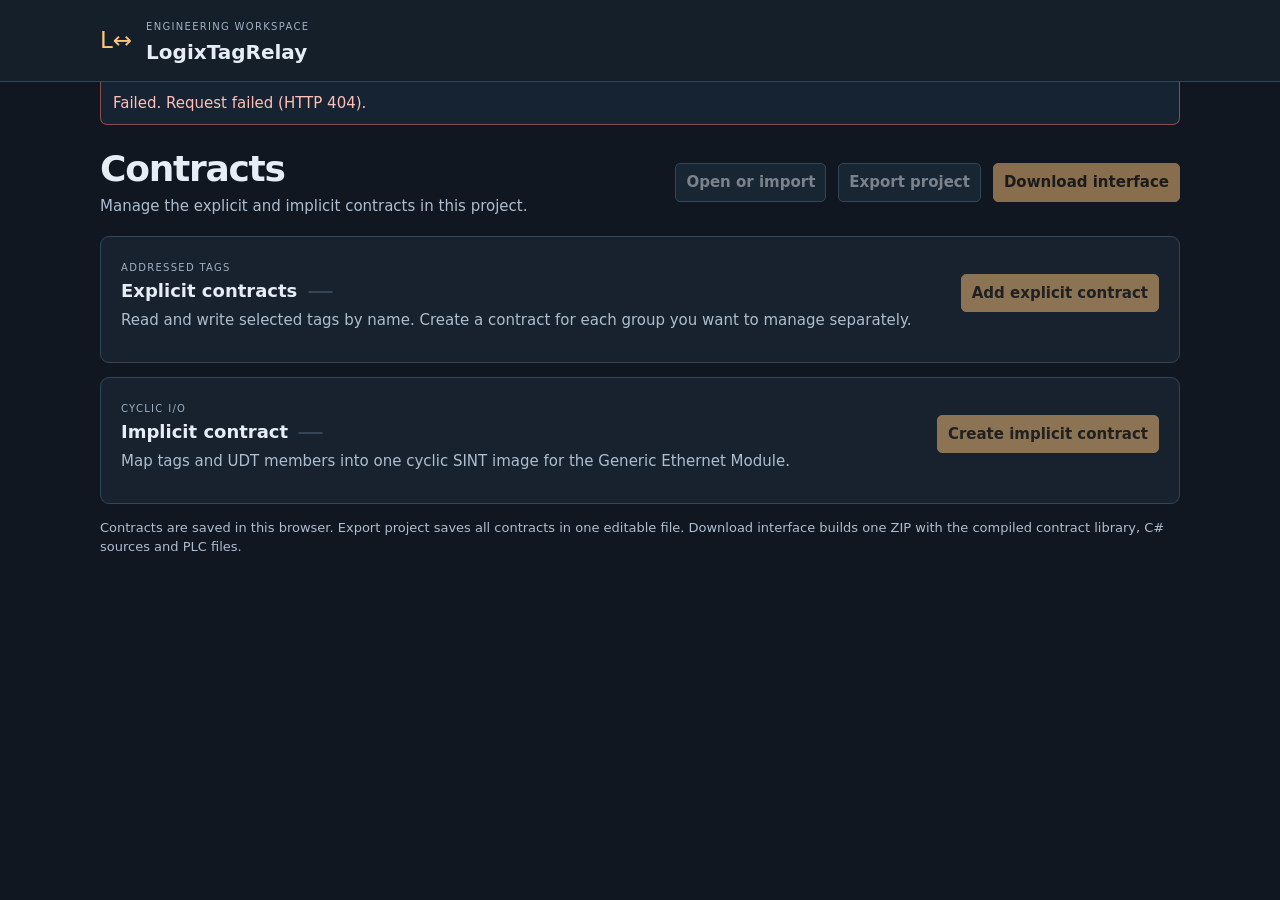
==== commit 159f9d82: "Ship compiled contract interfaces and simplify local NuGet setup" ====
--- a/tools/LogixTagRelay.Browser/wwwroot/index.html
+++ b/tools/LogixTagRelay.Browser/wwwroot/index.html
@@ -61,7 +61,7 @@
           </div>
           <div id="implicit-contracts" class="contract-list"></div>
         </section>
-        <p class="workspace-note">Contracts are saved in this browser. Export project saves all contracts in one editable file. Download interface generates one ZIP with the C# and PLC files for the whole project.</p>
+        <p class="workspace-note">Contracts are saved in this browser. Export project saves all contracts in one editable file. Download interface builds one ZIP with the compiled contract library, C# sources and PLC files.</p>
       </fieldset>
     </section>
 
